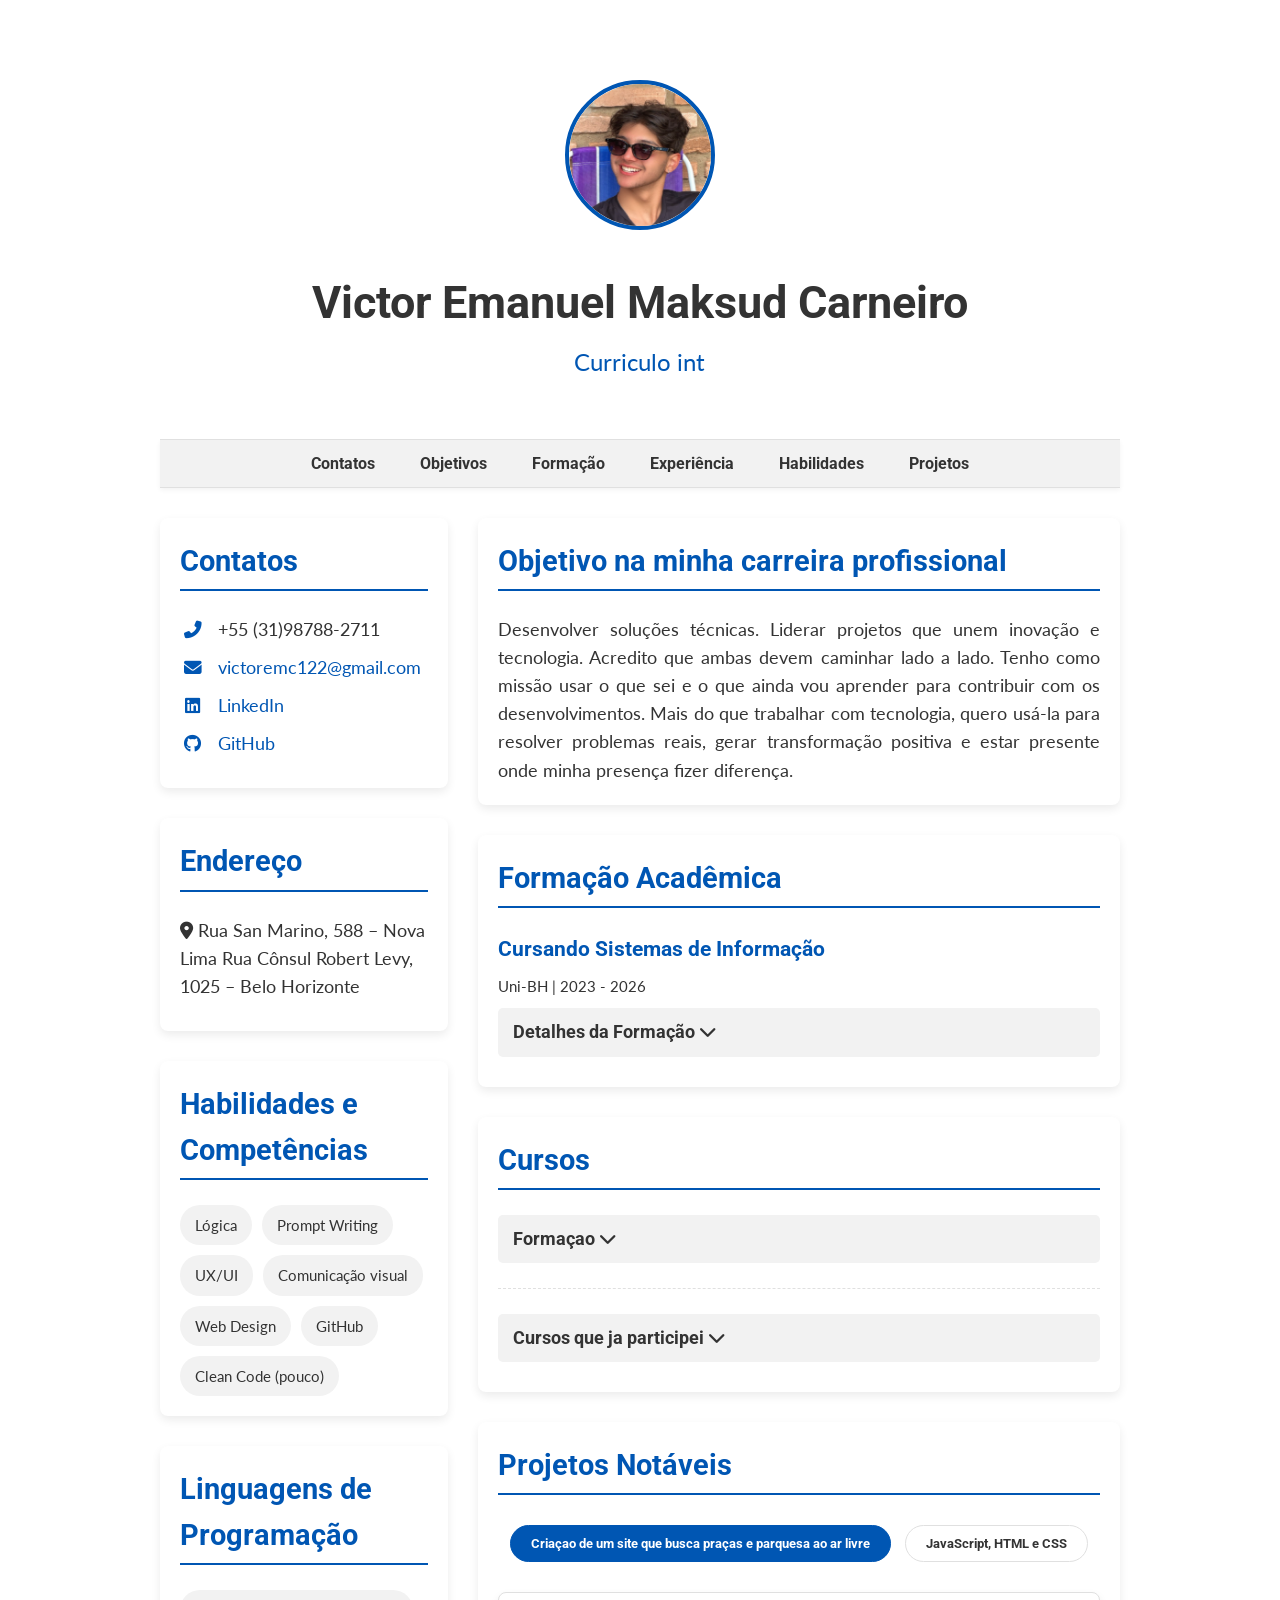
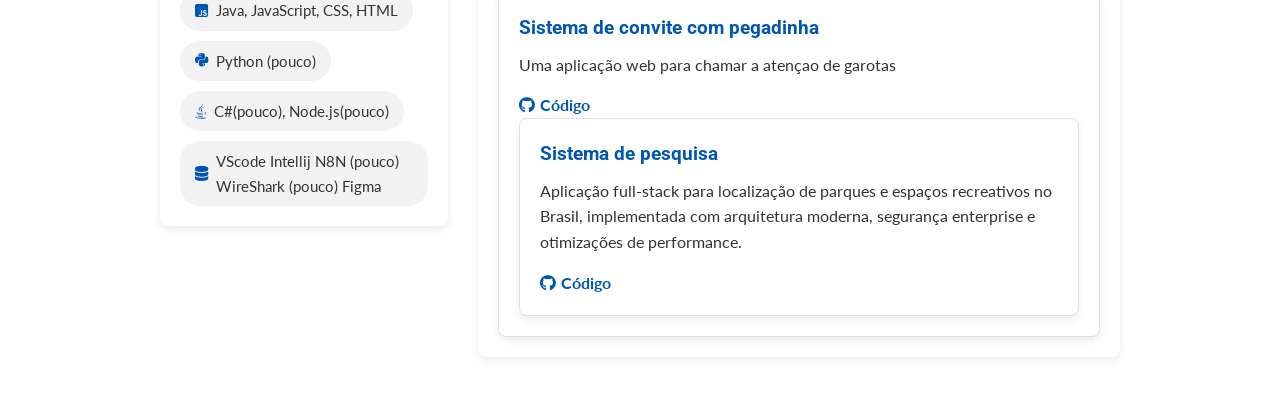
==== index.html @ 54cda537 "Add files via upload" ====
<!DOCTYPE html>
<html lang="pt-br">
<head>
    <meta charset="UTF-8">
    <meta name="viewport" content="width=device-width, initial-scale=1.0">
    <title>Victor Emanuel Maksud Carneiro | Currículo Interativo</title>

    <link rel="preconnect" href="https://fonts.googleapis.com">
    <link rel="preconnect" href="https://fonts.gstatic.com" crossorigin>
    <link href="https://fonts.googleapis.com/css2?family=Lato:wght@400;700&family=Roboto:wght@400;700&display=swap" rel="stylesheet">
    
    <link rel="stylesheet" href="https://cdnjs.cloudflare.com/ajax/libs/font-awesome/6.5.1/css/all.min.css" integrity="sha512-DTOQO9RWCH3ppGqcWaEA1BIZOC6xxalwEsw9c2QQeAIftl+Vegovlnee1c9QX4TctnWMn13TZye+giMm8e2LwA==" crossorigin="anonymous" referrerpolicy="no-referrer" />

    <style>
        /*CSS*/
        :root {
           
            --color-bg-primary: #FFFFFF; /* Fundo branco */
            --color-text-primary: #333333; /* Texto principal cinza escuro */
            --color-accent: #0056b3;     /* Azul profissional para destaque */
            --color-light-gray: #f2f2f2; /* Cinza claro para fundos secundários */
            --color-border: #e0e0e0;     /* Cor de borda */
            --color-shadow: rgba(0, 0, 0, 0.08); /* Sombra suave para cards */
        }

        /* Reset básico */
        * {
            margin: 0;
            padding: 0;
            box-sizing: border-box;
        }

        body {
            font-family: 'Lato', sans-serif; /* Fonte para o corpo do texto */
            font-size: 16px;
            line-height: 1.6;
            color: var(--color-text-primary);
            background-color: var(--color-bg-primary);
            -webkit-font-smoothing: antialiased;
            -moz-osx-font-smoothing: grayscale;
        }

        .container {
            max-width: 1000px;
            margin: 20px auto;
            padding: 0 20px;
        }

        h1, h2, h3 {
            font-family: 'Roboto', sans-serif; /* Fonte para títulos */
            color: var(--color-accent);
            margin-bottom: 15px;
        }

        h2 {
            font-size: 1.8em;
            border-bottom: 2px solid var(--color-accent);
            padding-bottom: 5px;
            margin-bottom: 25px;
        }

        h3 {
            font-size: 1.3em;
            margin-bottom: 8px;
        }

        a {
            color: var(--color-accent);
            text-decoration: none;
            transition: color 0.3s ease;
        }

        a:hover {
            color: #003d82; /* Tonalidade mais escura no hover */
            text-decoration: underline;
        }

        ul {
            list-style: none;
        }

        /*Header e Navegação*/
        .header {
            background-color: var(--color-bg-primary);
            text-align: center;
            padding: 40px 20px;
            border-bottom: 1px solid var(--color-border);
            position: relative;
        }

        .profile-pic {
            width: 150px;
            height: 150px;
            border-radius: 50%;
            object-fit: cover;
            border: 4px solid var(--color-accent);
            margin-bottom: 20px;
        }

        .header h1 {
            font-size: 2.8em;
            margin: 10px 0 5px 0;
            color: var(--color-text-primary); /* Nome em cor principal */
        }

        .typing-effect {
            font-size: 1.5em;
            color: var(--color-accent);
            height: 1.5em; /* Garante que o container não encolha */
            overflow: hidden;
            white-space: nowrap;
            display: inline-block;
            vertical-align: middle;
            border-right: 2px solid transparent; /* Cursor */
            animation: blink-caret .75s step-end infinite;
        }

        /* Animação do cursor de digitação */
        @keyframes blink-caret {
            from, to { border-color: transparent }
            50% { border-color: var(--color-accent); }
        }

        .main-nav {
            background-color: var(--color-light-gray);
            padding: 10px 0;
            text-align: center;
            border-bottom: 1px solid var(--color-border);
            margin-bottom: 30px;
            box-shadow: 0 2px 5px rgba(0,0,0,0.05);
        }

        .main-nav ul {
            display: flex;
            justify-content: center;
            flex-wrap: wrap; /* Permite quebrar linha em mobile */
            gap: 15px;
        }

        .main-nav a {
            font-family: 'Roboto', sans-serif;
            font-weight: bold;
            color: var(--color-text-primary);
            padding: 8px 15px;
            border-radius: 5px;
            transition: background-color 0.3s ease, color 0.3s ease;
        }

        .main-nav a:hover {
            background-color: var(--color-accent);
            color: var(--color-bg-primary);
            text-decoration: none;
        }

        /* 
        Layout Principal  */
        .main-content {
            display: flex;
            flex-direction: column; /* Padrão mobile: coluna única */
            gap: 30px;
        }

        .left-column, .right-column {
            flex: 1; /* Ocupa o espaço disponível em coluna única */
        }

        /* Media Query para Desktop (layout de duas colunas) */
        @media (min-width: 768px) {
            .main-content {
                flex-direction: row; /* Desktop: duas colunas */
            }

            .left-column {
                flex: 1; /* Coluna da esquerda menor */
                max-width: 30%; /* Ex: 30% da largura total */
            }

            .right-column {
                flex: 2; /* Coluna da direita maior */
            }

            .header {
                padding: 60px 20px;
            }
        }

        /* Estilos das Seções e Cards*/
        .section {
            padding: 20px;
            background-color: var(--color-bg-primary);
            border-radius: 8px;
            box-shadow: 0 4px 10px var(--color-shadow);
            margin-bottom: 30px; /* Espaçamento entre as seções */
        }
        
        /* Contato e Endereço */
        #contatos ul, #endereco p {
            font-size: 1.1em;
            margin-bottom: 10px;
        }
        #contatos ul li {
            margin-bottom: 10px;
        }
        #contatos ul li i {
            width: 25px; /* Alinhar ícones */
            text-align: center;
            color: var(--color-accent);
            margin-right: 8px;
        }

        /* Objetivo */
        #objetivos p {
            text-align: justify;
            font-size: 1.1em;
        }

        /* Formação, Cursos/Experiências */
        .item {
            margin-bottom: 25px;
            padding-bottom: 15px;
            border-bottom: 1px dashed var(--color-border);
        }
        .item:last-child {
            border-bottom: none;
            margin-bottom: 0;
            padding-bottom: 0;
        }
        .item-meta {
            color: var(--color-secondary); /* Cinza secundário para meta info */
            font-size: 0.95em;
            margin-bottom: 10px;
            display: block; /* Para garantir nova linha */
        }
        .item ul {
            padding-left: 20px;
            list-style: disc;
        }
        .item ul li {
            margin-bottom: 5px;
        }
        
        /* Seções Retráteis (Collapsible) */
        .collapsible-header {
            cursor: pointer;
            display: flex;
            justify-content: space-between;
            align-items: center;
            background-color: var(--color-light-gray);
            padding: 10px 15px;
            border-radius: 5px;
            margin-bottom: 10px;
            transition: background-color 0.3s ease;
        }
        .collapsible-header:hover {
            background-color: #e9e9e9;
        }
        .collapsible-header h3 {
            margin: 0;
            color: var(--color-text-primary);
            font-size: 1.1em;
        }
        .collapsible-header .icon {
            transition: transform 0.3s ease;
        }
        .collapsible-header.active .icon {
            transform: rotate(180deg);
        }
        .collapsible-content {
            max-height: 0;
            overflow: hidden;
            transition: max-height 0.5s ease-out;
            padding: 0 15px; /* Espaçamento quando aberto */
        }
        .collapsible-content p {
            margin-bottom: 10px;
            text-align: justify;
        }
        .collapsible-content.open {
            max-height: 500px; /* Valor arbitrário grande para mostrar conteúdo */
            padding-top: 15px;
        }

        /* Habilidades e Linguagens */
        .skills-list, .languages-list {
            display: flex;
            flex-wrap: wrap;
            gap: 10px;
        }
        .skills-list li, .languages-list li {
            background-color: var(--color-light-gray);
            padding: 8px 15px;
            border-radius: 20px;
            font-size: 0.95em;
            color: var(--color-text-primary);
            display: inline-flex; /* Para alinhar ícone e texto */
            align-items: center;
        }
        .languages-list li i {
            margin-right: 8px;
            color: var(--color-accent);
        }
        
        /* Projetos Notáveis */
        .project-filters {
            text-align: center;
            margin-bottom: 25px;
        }
        .filter-btn {
            background: none;
            border: 1px solid var(--color-border);
            color: var(--color-text-primary);
            padding: 10px 20px;
            border-radius: 25px;
            margin: 5px;
            cursor: pointer;
            transition: all 0.3s ease;
            font-family: 'Roboto', sans-serif;
            font-weight: bold;
        }
        .filter-btn:hover, .filter-btn.active {
            background-color: var(--color-accent);
            color: var(--color-bg-primary);
            border-color: var(--color-accent);
        }

        .projects-grid {
            display: grid;
            grid-template-columns: repeat(auto-fit, minmax(280px, 1fr)); /* Colunas flexíveis */
            gap: 20px;
        }
        .project-card {
            background-color: var(--color-bg-primary);
            border: 1px solid var(--color-border);
            border-radius: 8px;
            padding: 20px;
            box-shadow: 0 4px 8px var(--color-shadow);
            transition: transform 0.3s ease, box-shadow 0.3s ease;
            display: flex; /* Para esconder/mostrar com mais controle */
            flex-direction: column;
            justify-content: space-between; /* Links no final */
        }
        .project-card:hover {
            transform: translateY(-5px);
            box-shadow: 0 8px 16px var(--color-shadow);
        }
        .project-card h3 {
            margin-top: 0;
            color: var(--color-accent);
            font-size: 1.2em;
        }
        .project-card p {
            margin-bottom: 15px;
            flex-grow: 1; /* Ocupa espaço para alinhar links */
        }
        .project-links a {
            margin-right: 15px;
            font-weight: bold;
            display: inline-flex;
            align-items: center;
        }
        .project-links a i {
            margin-right: 5px;
        }
    </style>
</head>
<body>

    <div class="container">
        
        <header class="header">
            <img src="minhafoto.png" alt="Foto de Perfil" class="profile-pic">
            <h1>Victor Emanuel Maksud Carneiro</h1>
            <p class="typing-effect" data-words='["Curriculo interativo", "Cursando Sistemas de Informação", "Preciso de um estagio"]'></p>
        </header>

        <nav class="main-nav">
            <ul>
                <li><a href="#contatos">Contatos</a></li>
                <li><a href="#objetivos">Objetivos</a></li>
                <li><a href="#formacao">Formação</a></li>
                <li><a href="#experiencia">Experiência</a></li>
                <li><a href="#habilidades">Habilidades</a></li>
                <li><a href="#projetos">Projetos</a></li>
            </ul>
        </nav>

        <main class="main-content">
            
            <aside class="left-column">
                
                <section id="contatos" class="section">
                    <h2>Contatos</h2>
                    <ul>
                        <li><i class="fas fa-phone-alt"></i> +55 (31)98788-2711 </li>
                        <li><i class="fas fa-envelope"></i> <a href="victoremc122@gmail.com">victoremc122@gmail.com</a></li>
                        <li><i class="fab fa-linkedin"></i> <a href="https://www.linkedin.com/in/victor-emanuel-5b0732354/" target="_blank">LinkedIn</a></li>
                        <li><i class="fab fa-github"></i> <a href="https://github.com/vitaodamotorizada123" target="_blank">GitHub</a></li>
                    </ul>
                </section>

                <section id="endereco" class="section">
                    <h2>Endereço</h2>
                    <p><i class="fas fa-map-marker-alt"></i> Rua San Marino, 588 – Nova Lima 
Rua Cônsul Robert Levy, 1025 – Belo Horizonte
</p>
                </section>

                <section id="habilidades" class="section">
                    <h2>Habilidades e Competências</h2>
                    <ul class="skills-list">
                        <li>Lógica</li>
                        <li>Prompt Writing</li>
                        <li>UX/UI</li>
                        <li>Comunicação visual</li>
                        <li>Web Design</li>
                        <li>GitHub</li>
                        <li>Clean Code (pouco)</li>
                    </ul>
                </section>
                
                <section id="linguagens" class="section">
                    <h2>Linguagens de Programação</h2>
                    <ul class="languages-list">
                        <li><i class="fab fa-js-square"></i> Java, JavaScript, CSS, HTML</li>
                        <li><i class="fab fa-python"></i> Python (pouco)</li>
                        <li><i class="fab fa-java"></i> C#(pouco), Node.js(pouco)</li>
                        <li><i class="fas fa-database"></i> VScode Intellij N8N (pouco) WireShark (pouco) Figma</li>
                    </ul>
                </section>

            </aside>

            <div class="right-column">
                
                <section id="objetivos" class="section">
                    <h2>Objetivo na minha carreira profissional</h2>
                    <p>
                        Desenvolver soluções técnicas. Liderar projetos que unem inovação e tecnologia. Acredito que ambas devem caminhar lado a lado. Tenho como missão usar o que sei e o que ainda vou aprender para contribuir com os desenvolvimentos. Mais do que trabalhar com tecnologia, quero usá-la para resolver problemas reais, gerar transformação positiva e estar presente onde minha presença fizer diferença.

                    </p>
                </section>

                <section id="formacao" class="section">
                    <h2>Formação Acadêmica</h2>
                    <div class="item">
                        <h3>Cursando Sistemas de Informação</h3>
                        <span class="item-meta">Uni-BH | 2023 - 2026</span>
                        <div class="collapsible-container">
                            <div class="collapsible-header">
                                <h3>Detalhes da Formação <i class="fas fa-chevron-down icon"></i></h3>
                            </div>
                            <div class="collapsible-content">
                                <p>Foco em estrutura de dados, desenvolvimento web e participação em projetos. Além disso preciso de um estagio.</p>
                            </div>
                        </div>
                    </div>
                </section>

                <section id="experiencia" class="section">
                    <h2>Cursos</h2>
                    
                    <div class="item">
                        <div class="collapsible-container">
                            <div class="collapsible-header">
                                <h3>Formaçao <i class="fas fa-chevron-down icon"></i></h3>
                            </div>
                            <div class="collapsible-content">
                                <span class="item-meta">UNIBH - 2025.2 - Presente</span>
                                <ul>
                                    <li>Colegio Loyola (1-9 ano)</li>
                                    <li>Coleguium internacional (ensino médio completo)</li>
                                    <li>Centro universitário UNIBH (Graduação em Sistemas de Informação - 6o Período).</li>
                                    <li>Desenvolvimento de plataformas na faculdade</li>
                                    <li>Otimização da performance operacional de empresas, 2024.1 na faculdade</li>
                                </ul>
                            </div>
                        </div>
                    </div>


                    <div class="item">
                        <div class="collapsible-container">
                            <div class="collapsible-header">
                                <h3>Cursos que ja participei <i class="fas fa-chevron-down icon"></i></h3>
                            </div>
                            <div class="collapsible-content">
                                <span class="item-meta">cursos</span>
                                <p>-Curso Java (ORACLE)
                                    -Curso Network Tracing (CISCO)
                                    -Protótipo de miniatura de veículo autônomo com utilização de hardware NVIDIA Jetson Nano embarcado (UNIBH)
                                    -Projetos e processos de T.I (UNIBH)
                                    -Governança de T.I (UNIBH)
                                    -Arquiteturas empresariais (UNIBH)
                                    -Inovação, sustentabilidade e competitividade empresarial (UNIBH)
                                    -Modelagem de software (UNIBH)
                                    -Sistemas computacionais e segurança (UNIBH)
                                    -Ambientes computacionais e conectividade (UNIBH)
                                    -(Cultura Inglesa - Nível Intermediário)
                                    -(Curso de inglês com professor particular)</p>
                            </div>
                        </div>
                    </div>

                </section>

                <section id="projetos" class="section">
                    <h2>Projetos Notáveis</h2>
                    
                    <div class="project-filters">
                        <button class="filter-btn active" data-filter="all">Criaçao de um site que busca praças e parquesa ao ar livre</button>
                        <button class="filter-btn" data-filter="javascript">JavaScript, HTML e CSS</button>
                    </div>

                    <div class="projects-grid">
                        <div class="project-card" data-categories="javascript">
                            <h3>Sistema de convite com pegadinha</h3>
                            <p>Uma aplicação web para chamar a atençao de garotas</p>
                            <div class="project-links">
                                <a href="https://github.com/vitaodamotorizada123/convite-de-saida" target="_blank"><i class="fab fa-github"></i> Código</a>
                        </div>

                   <div class="projects-grid">
                        <div class="project-card" data-categories="javascript">
                            <h3>Sistema de pesquisa</h3>
                            <p>Aplicação full-stack para localização de parques e espaços recreativos no Brasil, implementada com arquitetura moderna, segurança enterprise e otimizações de performance. </p>
                            <div class="project-links">
                                <a href="https://github.com/GuestAUser/A3-Sistemas-Distribu-dos-e-Mobile/tree/main" target="_blank"><i class="fab fa-github"></i> Código</a>
                            </div>
                       
                        </div>
                    </div>
                </section>

            </div>

        </main>
    </div>

    <script>
        document.addEventListener('DOMContentLoaded', () => {

            // 
            // 1. Efeito de Digitação (Typing Effect)
            // 
            const typingEffectElement = document.querySelector('.typing-effect');
            const words = JSON.parse(typingEffectElement.dataset.words);
            let wordIndex = 0;
            let charIndex = 0;
            let isDeleting = false;

            function type() {
                const currentWord = words[wordIndex];
                let displayedText = currentWord.substring(0, charIndex);
                typingEffectElement.textContent = displayedText;

                if (!isDeleting && charIndex < currentWord.length) {
                    charIndex++;
                } else if (isDeleting && charIndex > 0) {
                    charIndex--;
                } else if (!isDeleting && charIndex === currentWord.length) {
                    // Pausa no final da palavra antes de apagar
                    isDeleting = true;
                    setTimeout(type, 1500); // Pausa maior
                    return;
                } else if (isDeleting && charIndex === 0) {
                    isDeleting = false;
                    wordIndex = (wordIndex + 1) % words.length;
                    setTimeout(type, 500); // Pausa entre palavras
                    return;
                }

                const typingSpeed = isDeleting ? 70 : 150; // Velocidade de digitação/apagamento
                setTimeout(type, typingSpeed);
            }

            type(); // Inicia o efeito de digitação

            // 
            // 2. Scroll Suave para as Seções
            // 
            document.querySelectorAll('.main-nav a').forEach(anchor => {
                anchor.addEventListener('click', function (e) {
                    e.preventDefault(); // Previne o comportamento padrão do link

                    const targetId = this.getAttribute('href'); // Obtém o ID da seção
                    const targetSection = document.querySelector(targetId); // Seleciona a seção

                    if (targetSection) {
                        // Calcula a posição para rolar, descontando a altura da navegação fixa (se houver)
                        // Ajusta o offset para que a seção não fique colada no topo
                        const offsetTop = targetSection.offsetTop - (document.querySelector('.main-nav')?.offsetHeight || 0) - 20; // 20px de padding extra

                        window.scrollTo({
                            top: offsetTop,
                            behavior: 'smooth' // Rola suavemente
                        });
                    }
                });
            });

            //
            // 3. Seções Retráteis (Collapsible/Accordion)
            //
            document.querySelectorAll('.collapsible-container').forEach(container => {
                const header = container.querySelector('.collapsible-header');
                const content = container.querySelector('.collapsible-content');

                header.addEventListener('click', () => {
                    // Alterna a classe 'active' no header para o ícone
                    header.classList.toggle('active');
                    // Alterna a classe 'open' no content para expandir/recolher
                    content.classList.toggle('open');
                    
                    // Ajusta a altura máxima para animar
                    if (content.classList.contains('open')) {
                        content.style.maxHeight = content.scrollHeight + "px"; // Define a altura exata do conteúdo
                    } else {
                        content.style.maxHeight = "0";
                    }
                });
            });

            
            // 4. Filtro de Habilidades/Projetos
            //    (Aplicado à seção de Projetos Notáveis)
          
            const filterButtons = document.querySelectorAll('.filter-btn');
            const projectCards = document.querySelectorAll('.projects-grid .project-card');

            filterButtons.forEach(button => {
                button.addEventListener('click', () => {
                    // Remove 'active' de todos os botões e adiciona ao clicado
                    filterButtons.forEach(btn => btn.classList.remove('active'));
                    button.classList.add('active');

                    const filter = button.dataset.filter; // Obtém o valor do data-filter

                    projectCards.forEach(card => {
                        const categories = card.dataset.categories ? card.dataset.categories.split(' ') : []; // Pega as categorias do projeto
                        
                        // Lógica de filtro:
                        // Se o filtro for 'all' OU se a lista de categorias do card incluir o filtro, o card é exibido.
                        if (filter === 'all' || categories.includes(filter)) {
                            card.style.display = 'flex'; // Exibe o card como flex
                        } else {
                            card.style.display = 'none'; // Esconde o card
                        }
                    });
                });
            });

        });
    </script>

</body>
</html>
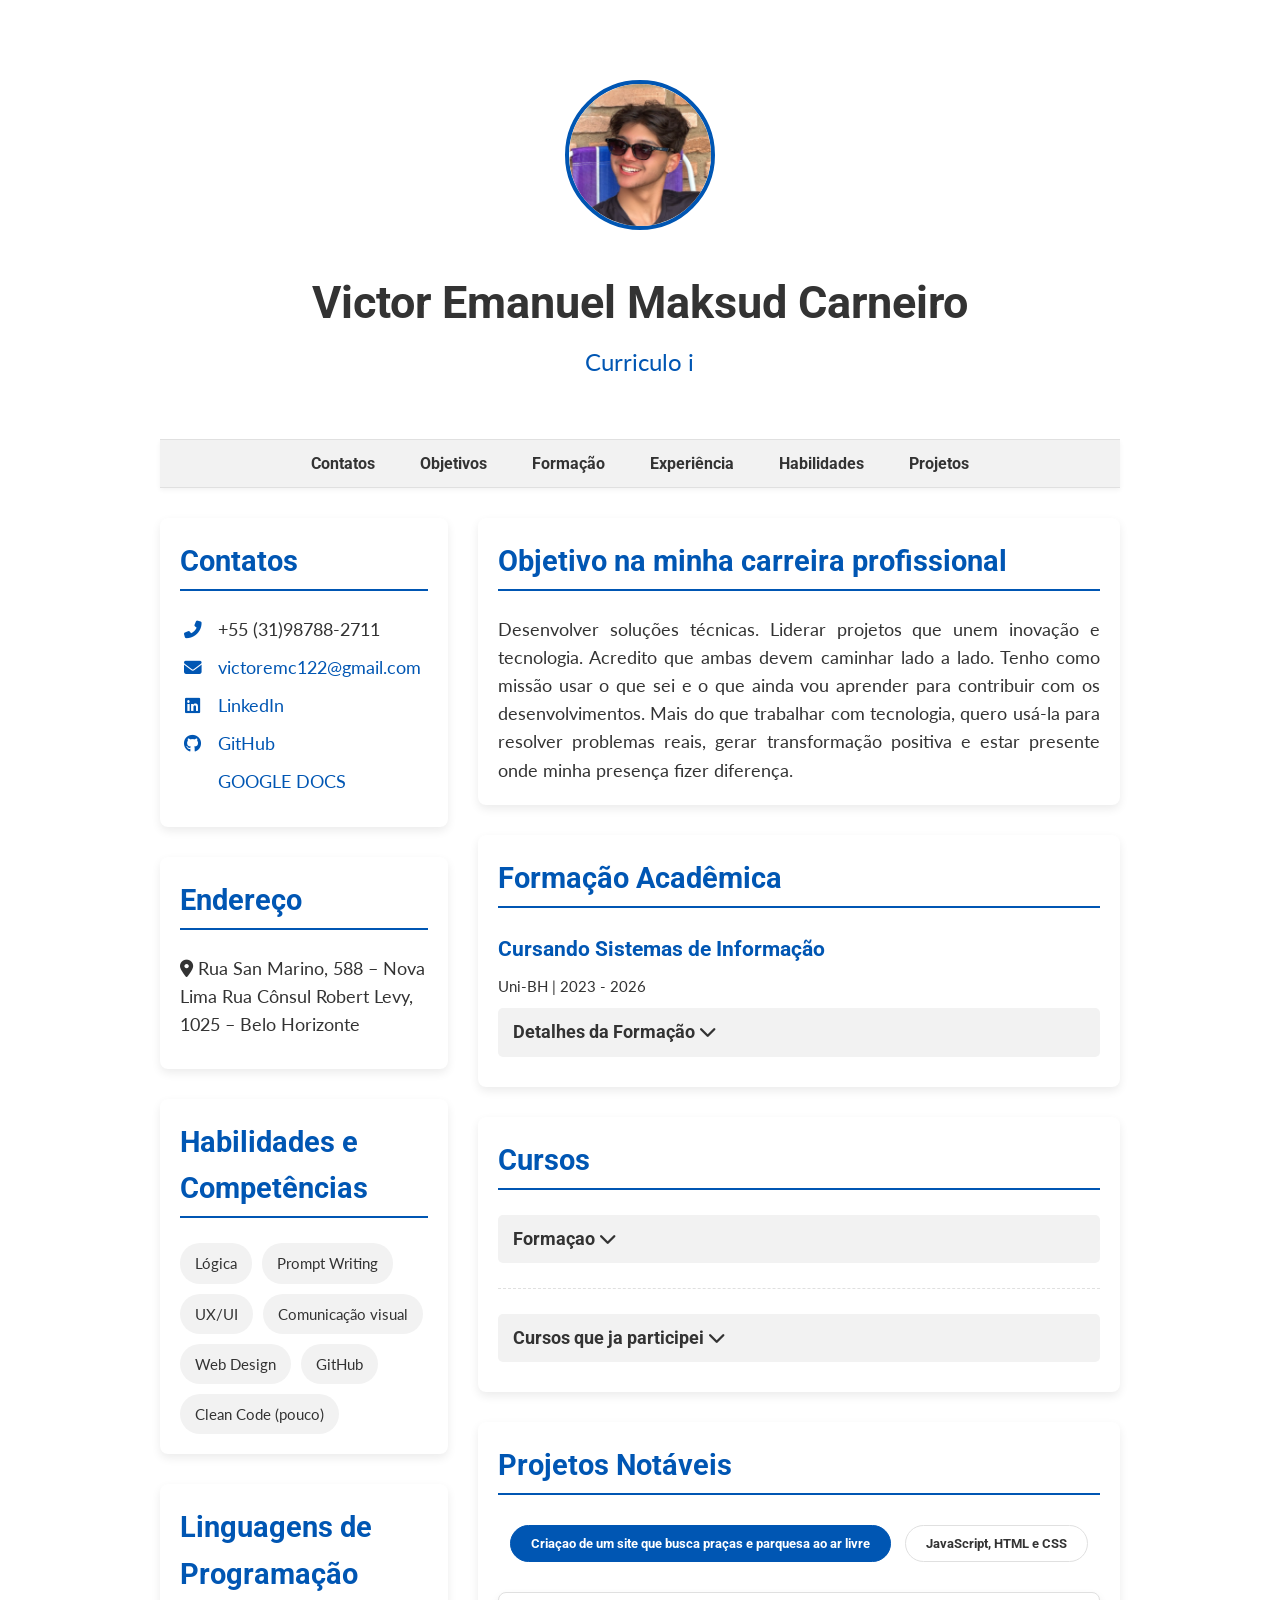
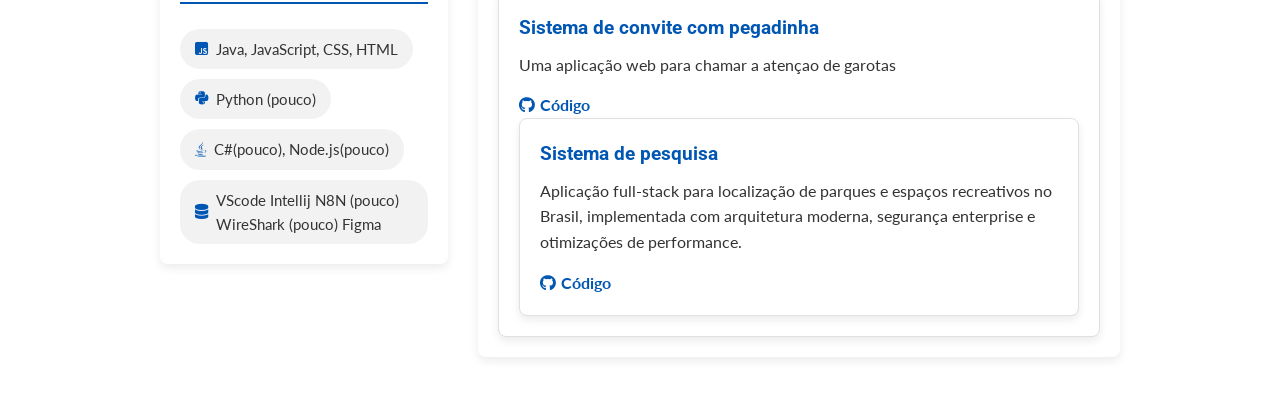
==== commit 736f988b: "Update index.html" ====
--- a/index.html
+++ b/index.html
@@ -392,9 +392,10 @@
                     <h2>Contatos</h2>
                     <ul>
                         <li><i class="fas fa-phone-alt"></i> +55 (31)98788-2711 </li>
-                        <li><i class="fas fa-envelope"></i> <a href="victoremc122@gmail.com">victoremc122@gmail.com</a></li>
+                        <li><i class="fas fa-envelope"></i> <a href="https://www.google.com/">victoremc122@gmail.com</a></li>
                         <li><i class="fab fa-linkedin"></i> <a href="https://www.linkedin.com/in/victor-emanuel-5b0732354/" target="_blank">LinkedIn</a></li>
                         <li><i class="fab fa-github"></i> <a href="https://github.com/vitaodamotorizada123" target="_blank">GitHub</a></li>
+                        <li><i class="fab fa-PDF curriculo"></i> <a href="https://docs.google.com/document/d/10J6e7aUYYi1P6J25_pssKPJoAhC-hEeb/edit?usp=sharing&ouid=106378299997025591332&rtpof=true&sd=true" target="_blank">GOOGLE DOCS</a></li>
                     </ul>
                 </section>
 
@@ -653,4 +654,5 @@
     </script>
 
 </body>
-</html>+
+</html>
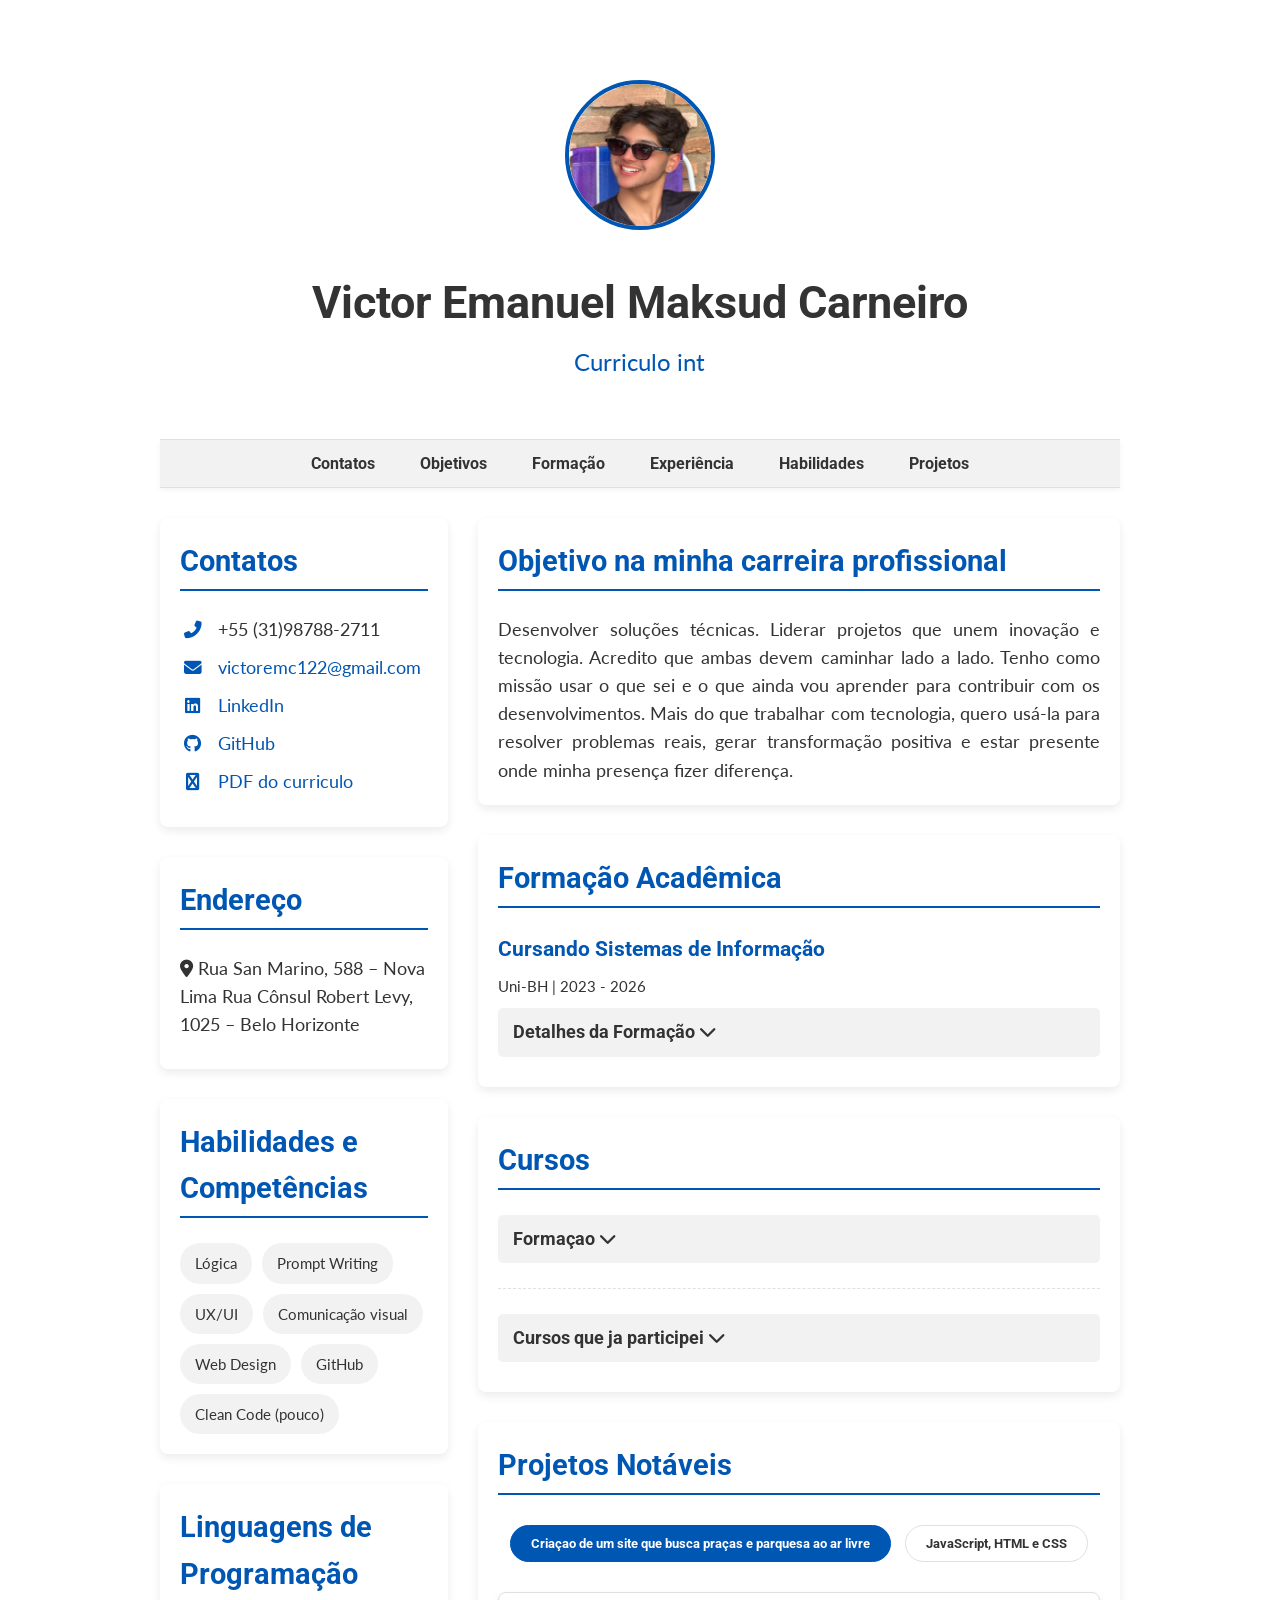
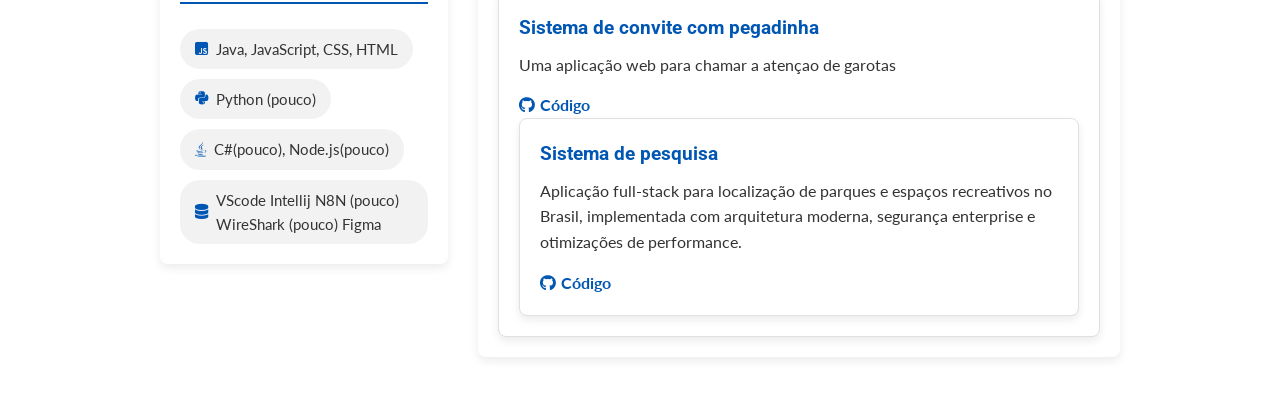
==== commit 78cfde8e: "Add files via upload" ====
--- a/index.html
+++ b/index.html
@@ -395,7 +395,7 @@
                         <li><i class="fas fa-envelope"></i> <a href="https://www.google.com/">victoremc122@gmail.com</a></li>
                         <li><i class="fab fa-linkedin"></i> <a href="https://www.linkedin.com/in/victor-emanuel-5b0732354/" target="_blank">LinkedIn</a></li>
                         <li><i class="fab fa-github"></i> <a href="https://github.com/vitaodamotorizada123" target="_blank">GitHub</a></li>
-                        <li><i class="fab fa-PDF curriculo"></i> <a href="https://docs.google.com/document/d/10J6e7aUYYi1P6J25_pssKPJoAhC-hEeb/edit?usp=sharing&ouid=106378299997025591332&rtpof=true&sd=true" target="_blank">GOOGLE DOCS</a></li>
+                        <li><i class="fab fa-envelope"></i> <a href="https://docs.google.com/document/d/10J6e7aUYYi1P6J25_pssKPJoAhC-hEeb/edit?usp=sharing&ouid=106378299997025591332&rtpof=true&sd=true" target="_blank">PDF do curriculo</a></li>
                     </ul>
                 </section>
 
@@ -654,5 +654,4 @@
     </script>
 
 </body>
-
-</html>
+</html>
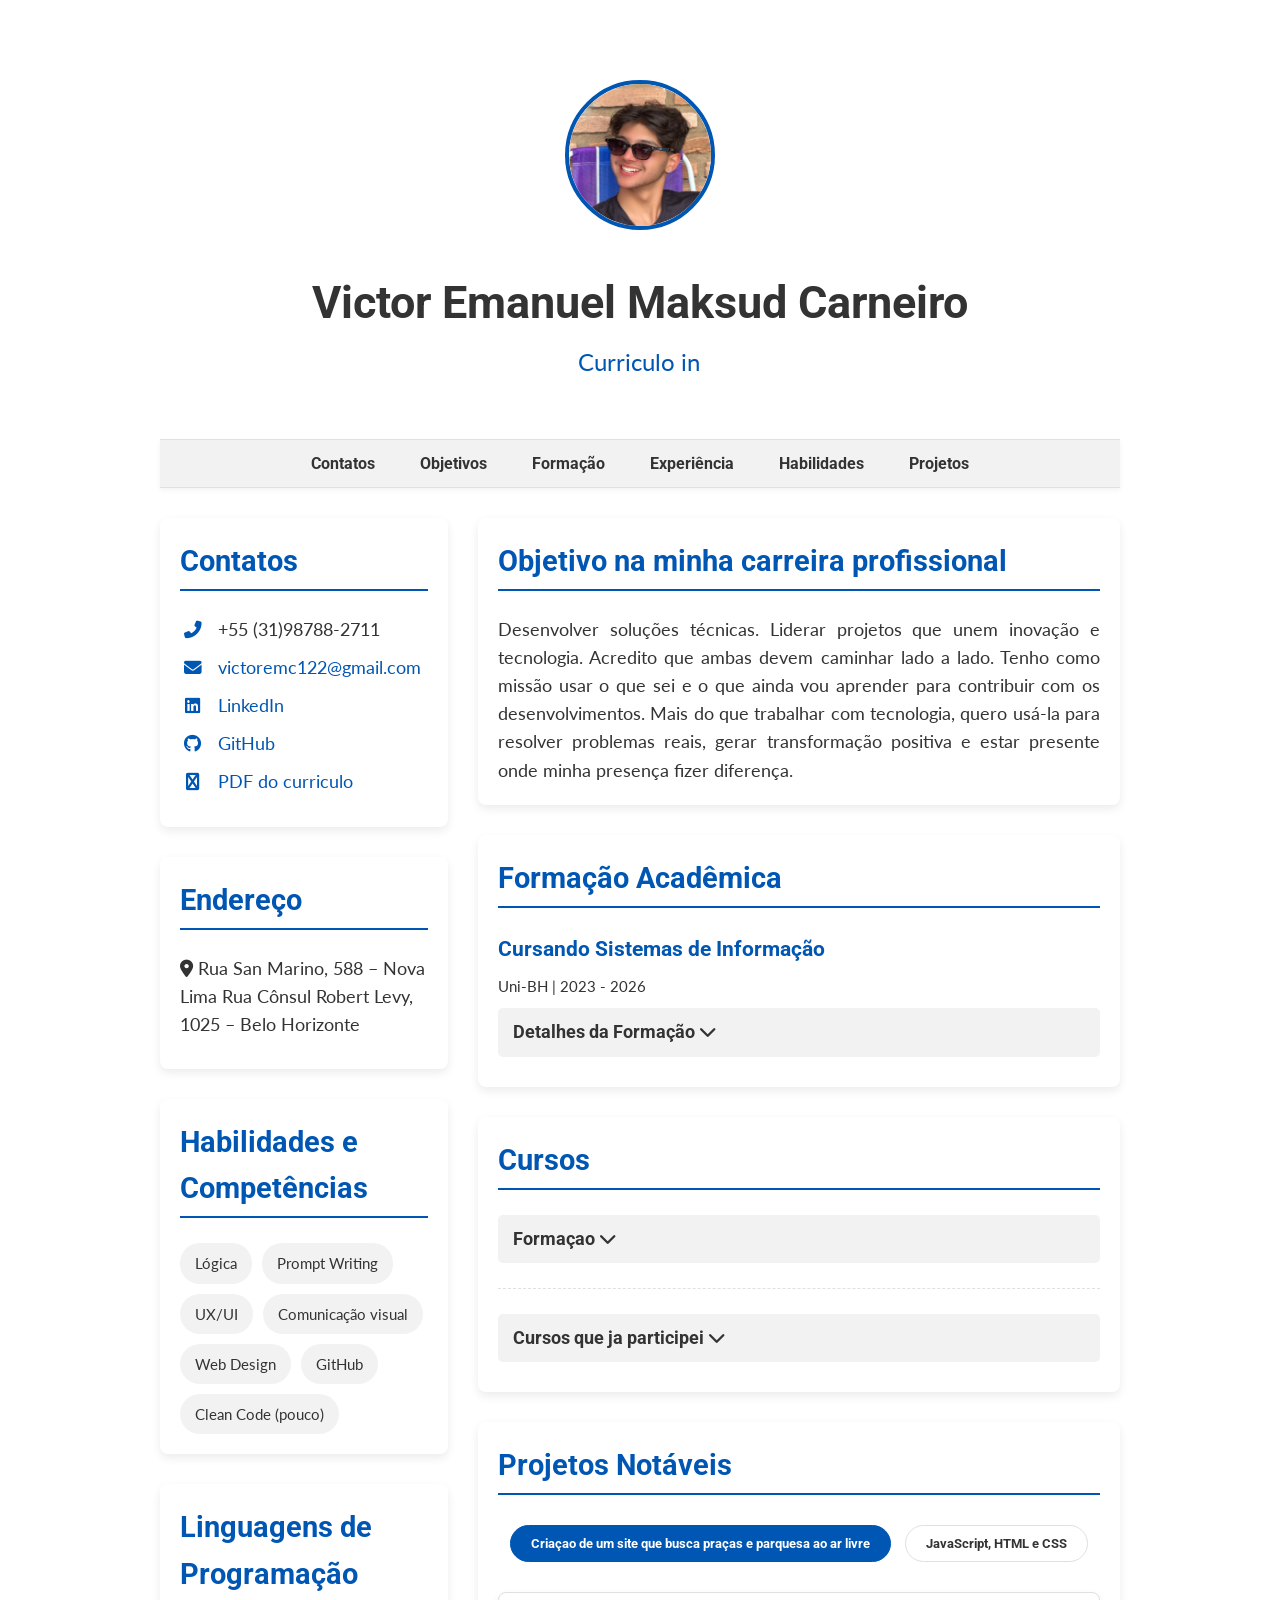
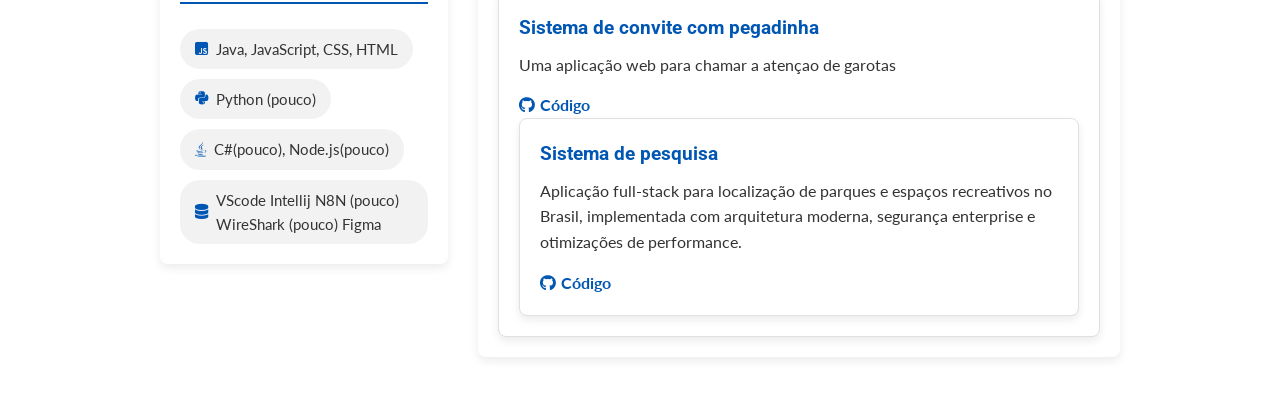
==== commit 7b455012: "Update index.html" ====
--- a/index.html
+++ b/index.html
@@ -451,7 +451,8 @@
                                 <h3>Detalhes da Formação <i class="fas fa-chevron-down icon"></i></h3>
                             </div>
                             <div class="collapsible-content">
-                                <p>Foco em estrutura de dados, desenvolvimento web e participação em projetos. Além disso preciso de um estagio.</p>
+                                <p>Início do curso Sistemas de Informação 2023.1 (data de ingresso 01/01/2023) (Carga Horária Total
+                                    3140 horas) - Finalizaçao do curso prevista para (2026.2) (12/2026) Município Belo Horizonte UF - MG </p>
                             </div>
                         </div>
                     </div>
@@ -654,4 +655,4 @@
     </script>
 
 </body>
-</html>+</html>
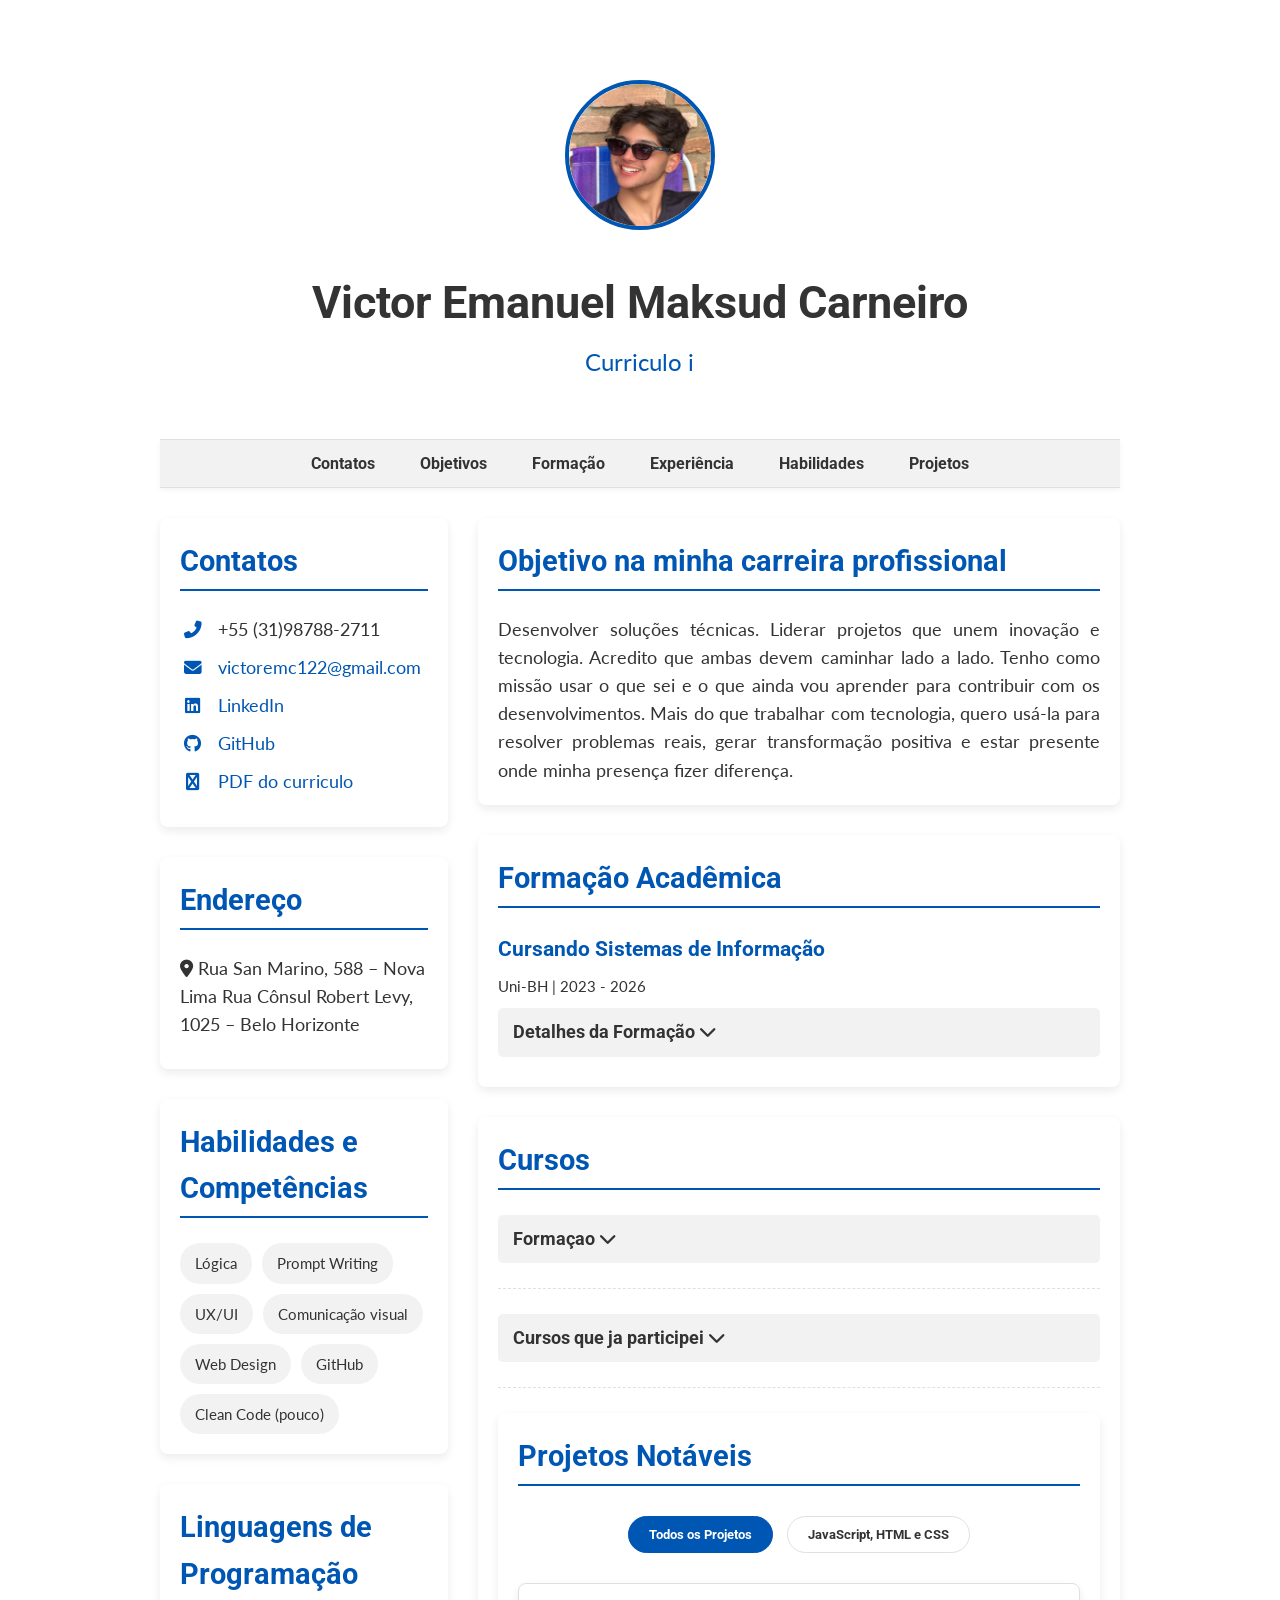
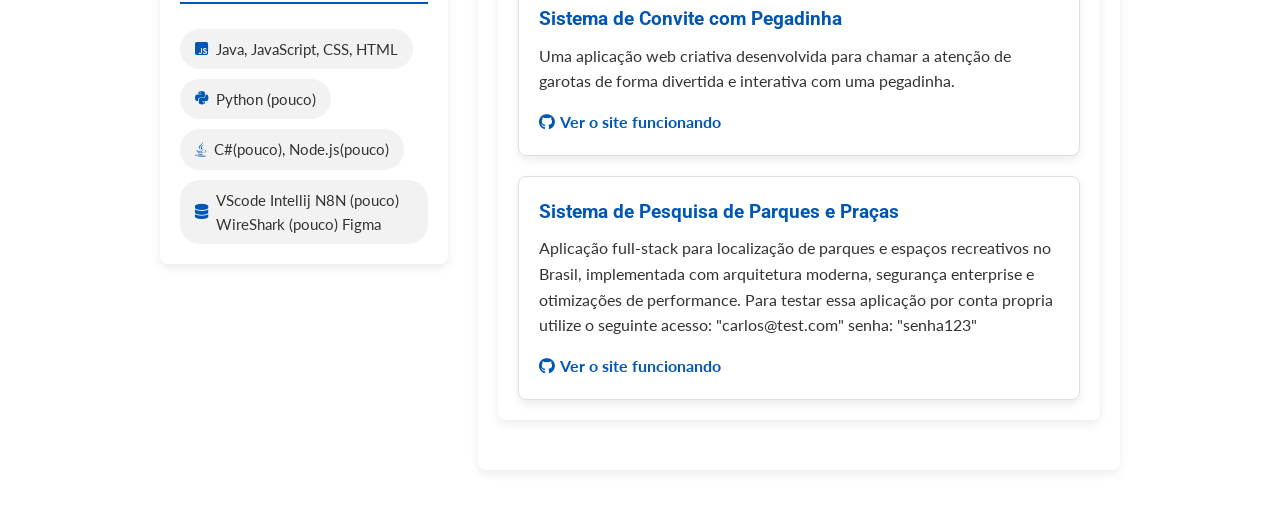
==== commit 26ead540: "Update index.html" ====
--- a/index.html
+++ b/index.html
@@ -503,33 +503,48 @@
                         </div>
                     </div>
 
-                </section>
-
-                <section id="projetos" class="section">
-                    <h2>Projetos Notáveis</h2>
-                    
-                    <div class="project-filters">
-                        <button class="filter-btn active" data-filter="all">Criaçao de um site que busca praças e parquesa ao ar livre</button>
-                        <button class="filter-btn" data-filter="javascript">JavaScript, HTML e CSS</button>
-                    </div>
-
-                    <div class="projects-grid">
-                        <div class="project-card" data-categories="javascript">
-                            <h3>Sistema de convite com pegadinha</h3>
-                            <p>Uma aplicação web para chamar a atençao de garotas</p>
-                            <div class="project-links">
-                                <a href="https://github.com/vitaodamotorizada123/convite-de-saida" target="_blank"><i class="fab fa-github"></i> Código</a>
-                        </div>
-
-                   <div class="projects-grid">
-                        <div class="project-card" data-categories="javascript">
-                            <h3>Sistema de pesquisa</h3>
-                            <p>Aplicação full-stack para localização de parques e espaços recreativos no Brasil, implementada com arquitetura moderna, segurança enterprise e otimizações de performance. </p>
-                            <div class="project-links">
-                                <a href="https://github.com/GuestAUser/A3-Sistemas-Distribu-dos-e-Mobile/tree/main" target="_blank"><i class="fab fa-github"></i> Código</a>
-                            </div>
-                       
-                        </div>
+<!-- Seção de Projetos Notáveis -->
+<section id="projetos" class="section">
+    <h2>Projetos Notáveis</h2>
+
+    <!-- Filtros de projeto -->
+    <div class="project-filters">
+        <button class="filter-btn active" data-filter="all">
+            Todos os Projetos
+        </button>
+        <button class="filter-btn" data-filter="javascript">
+            JavaScript, HTML e CSS
+        </button>
+    </div>
+
+    <!-- Grid de Projetos -->
+    <div class="projects-grid">
+
+        <!-- Projeto 1 -->
+        <div class="project-card" data-categories="javascript">
+            <h3>Sistema de Convite com Pegadinha</h3>
+            <p>Uma aplicação web criativa desenvolvida para chamar a atenção de garotas de forma divertida e interativa com uma pegadinha.</p>
+            <div class="project-links">
+                <a href="https://convite-de-saida-com-pegadinha.onrender.com" target="_blank" aria-label="Ver o site funcionando">
+                    <i class="fab fa-github"></i> Ver o site funcionando
+                </a>
+            </div>
+        </div>
+
+        <!-- Projeto 2 -->
+        <div class="project-card" data-categories="javascript">
+            <h3>Sistema de Pesquisa de Parques e Praças</h3>
+            <p>Aplicação full-stack para localização de parques e espaços recreativos no Brasil, implementada com arquitetura moderna, segurança enterprise e otimizações de performance. Para testar essa aplicação por conta propria utilize o seguinte acesso: "carlos@test.com" senha: "senha123"</p>
+            <div class="project-links">
+                <a href="https://fitness-local-project.onrender.com/" target="_blank" aria-label="Ver o site funcionando">
+                    <i class="fab fa-github"></i> Ver o site funcionando
+                </a>
+            </div>
+        </div>
+
+    </div> <!-- /projects-grid -->
+</section>
+
                     </div>
                 </section>
 
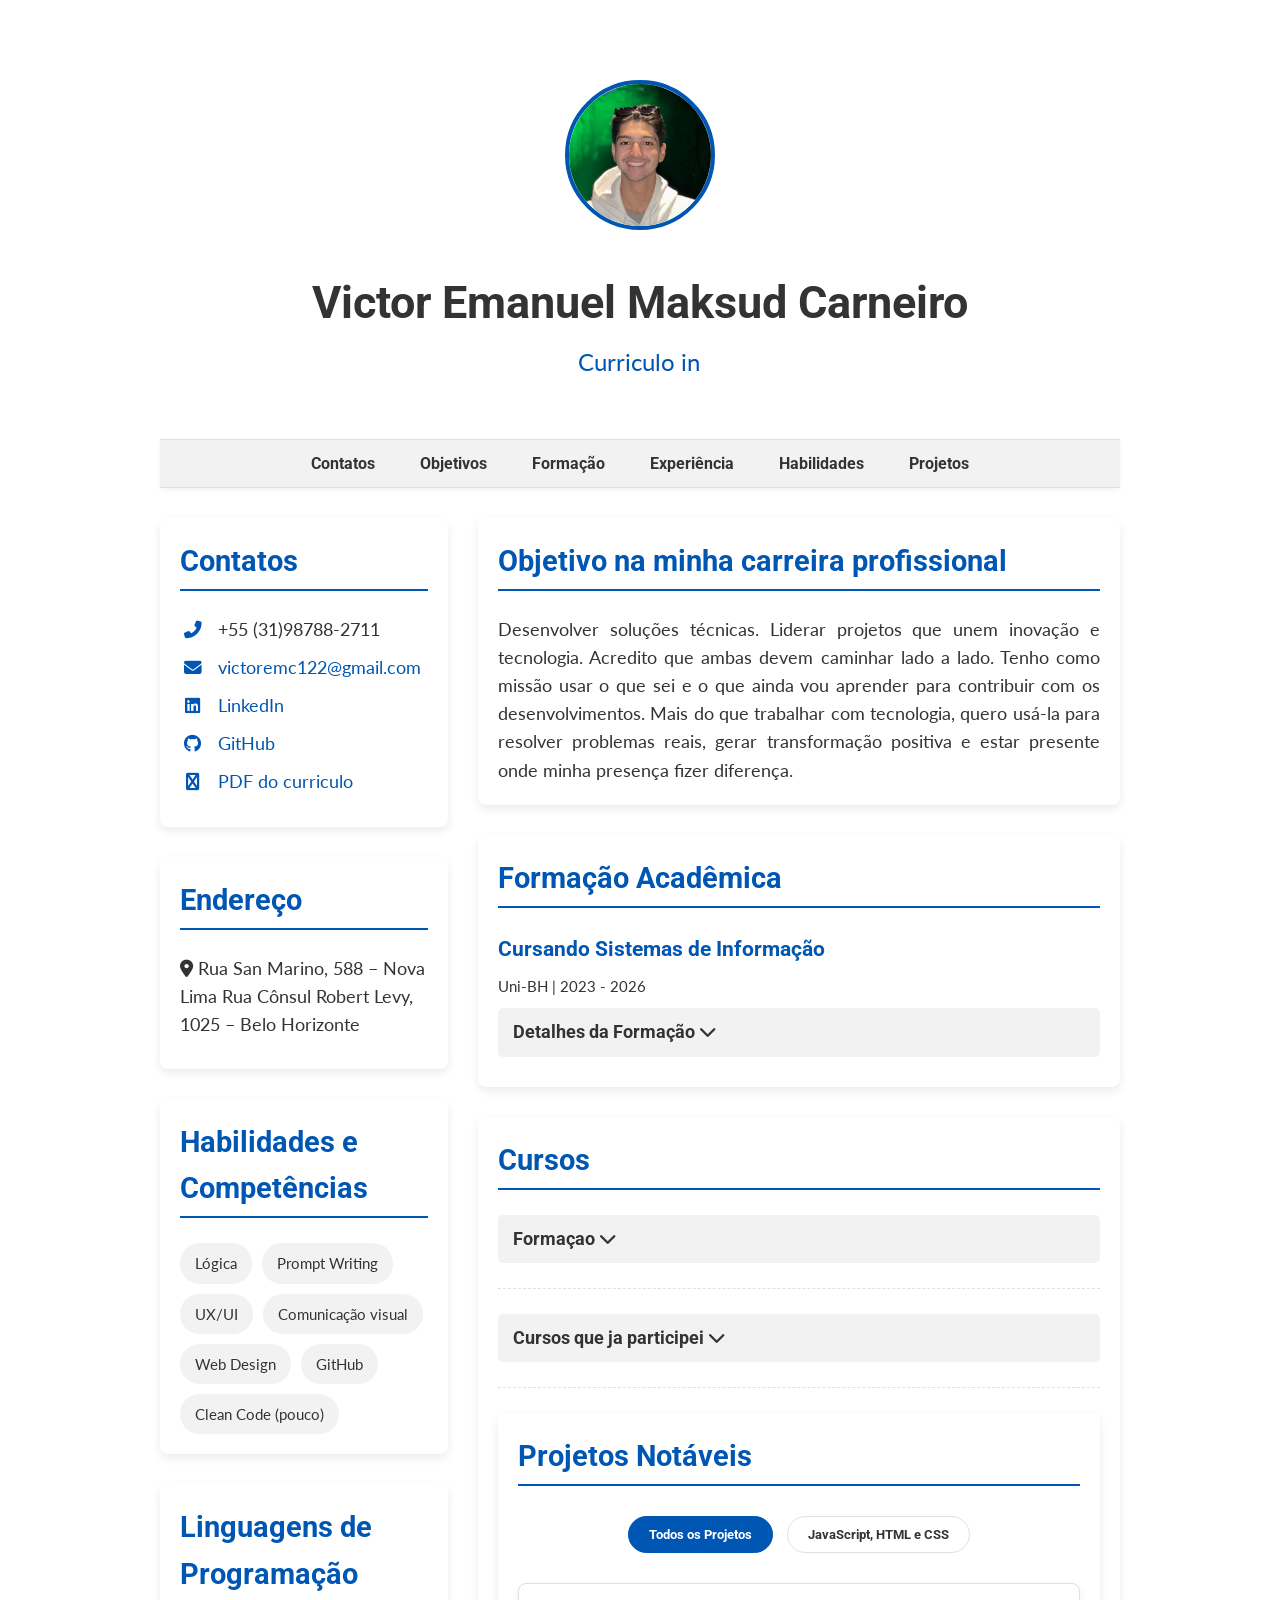
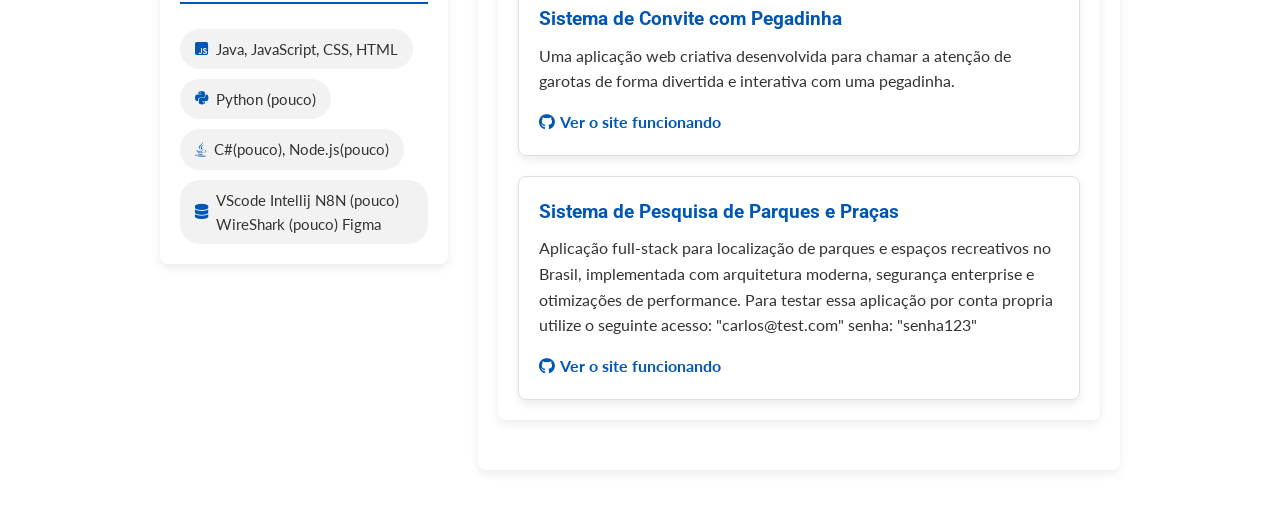
==== commit 25b56c52: "Update index.html" ====
--- a/index.html
+++ b/index.html
@@ -4,7 +4,7 @@
     <meta charset="UTF-8">
     <meta name="viewport" content="width=device-width, initial-scale=1.0">
     <title>Victor Emanuel Maksud Carneiro | Currículo Interativo</title>
-
+    <link rel="icon" type="image/jpeg" href="minhafoto.jpg">
     <link rel="preconnect" href="https://fonts.googleapis.com">
     <link rel="preconnect" href="https://fonts.gstatic.com" crossorigin>
     <link href="https://fonts.googleapis.com/css2?family=Lato:wght@400;700&family=Roboto:wght@400;700&display=swap" rel="stylesheet">
@@ -368,7 +368,7 @@
     <div class="container">
         
         <header class="header">
-            <img src="minhafoto.png" alt="Foto de Perfil" class="profile-pic">
+            <img src="minhafoto.jpg" alt="Foto de Perfil" class="profile-pic">
             <h1>Victor Emanuel Maksud Carneiro</h1>
             <p class="typing-effect" data-words='["Curriculo interativo", "Cursando Sistemas de Informação", "Preciso de um estagio"]'></p>
         </header>
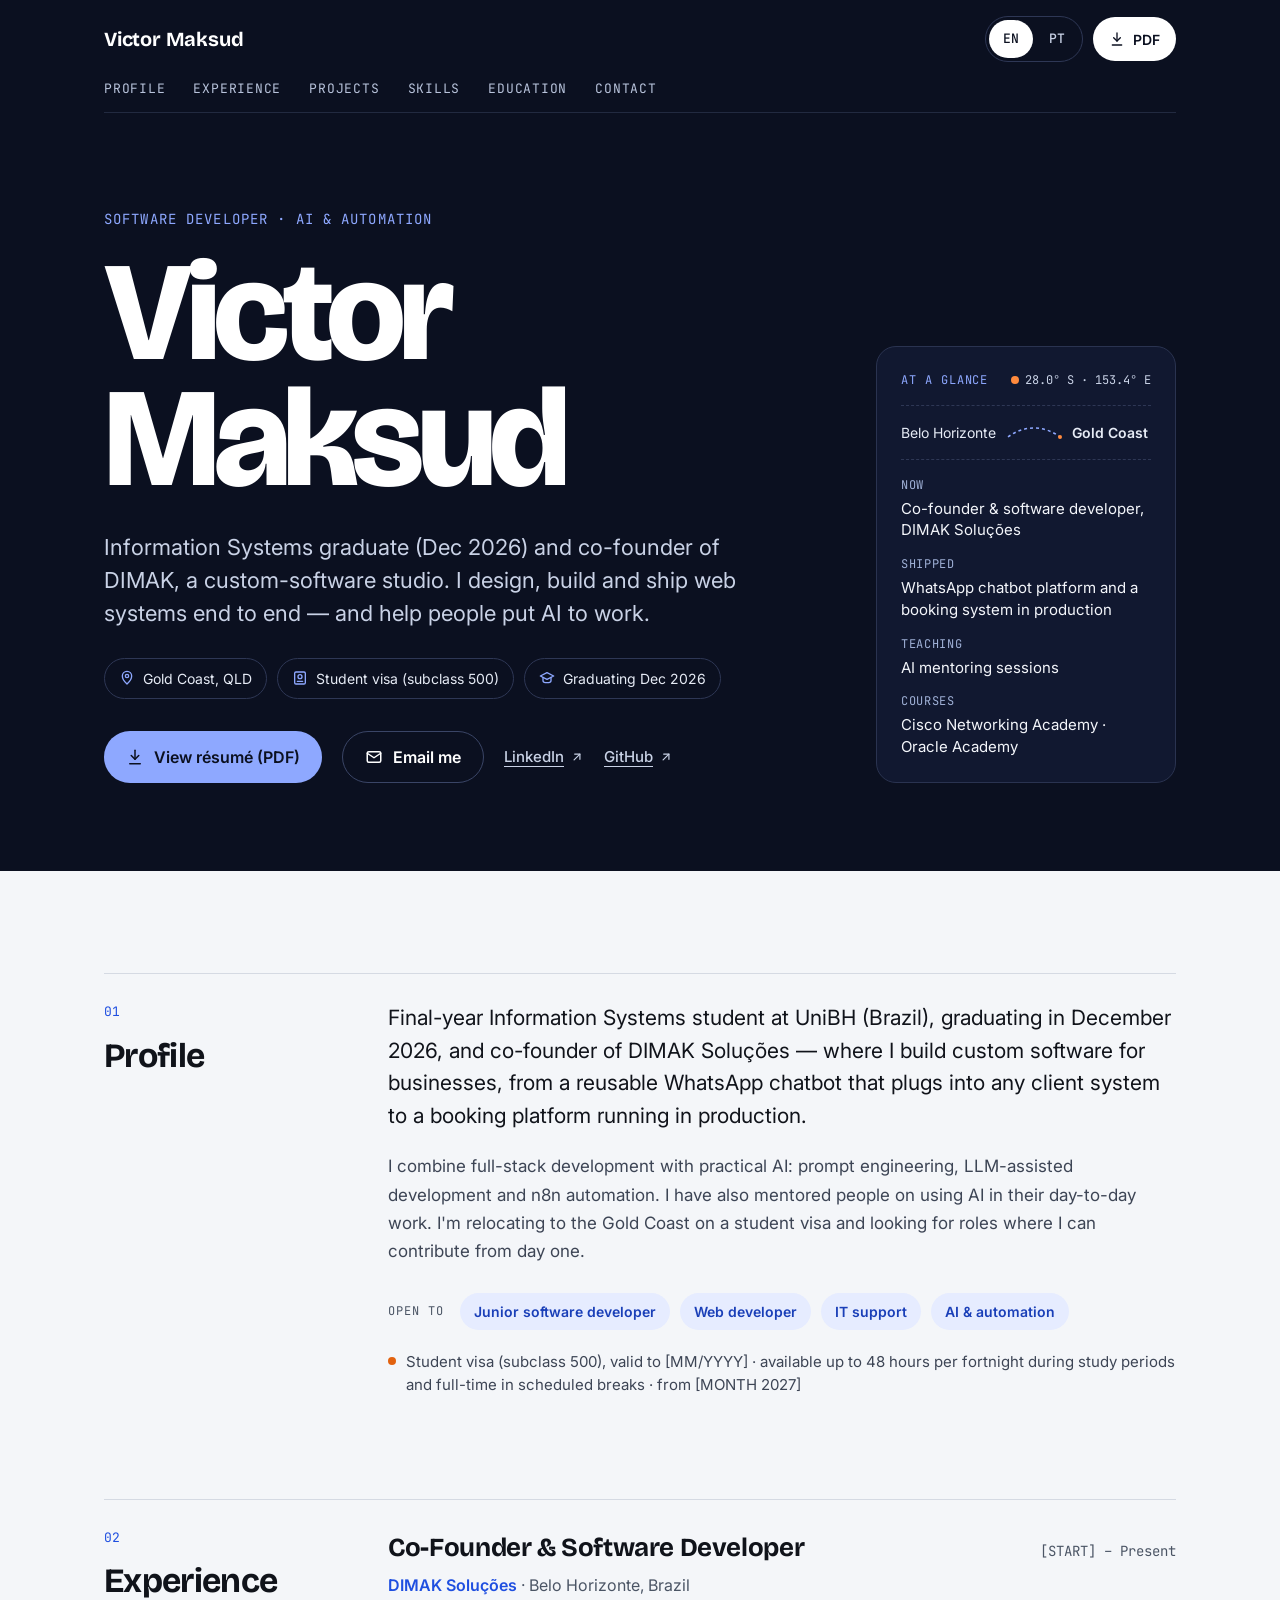
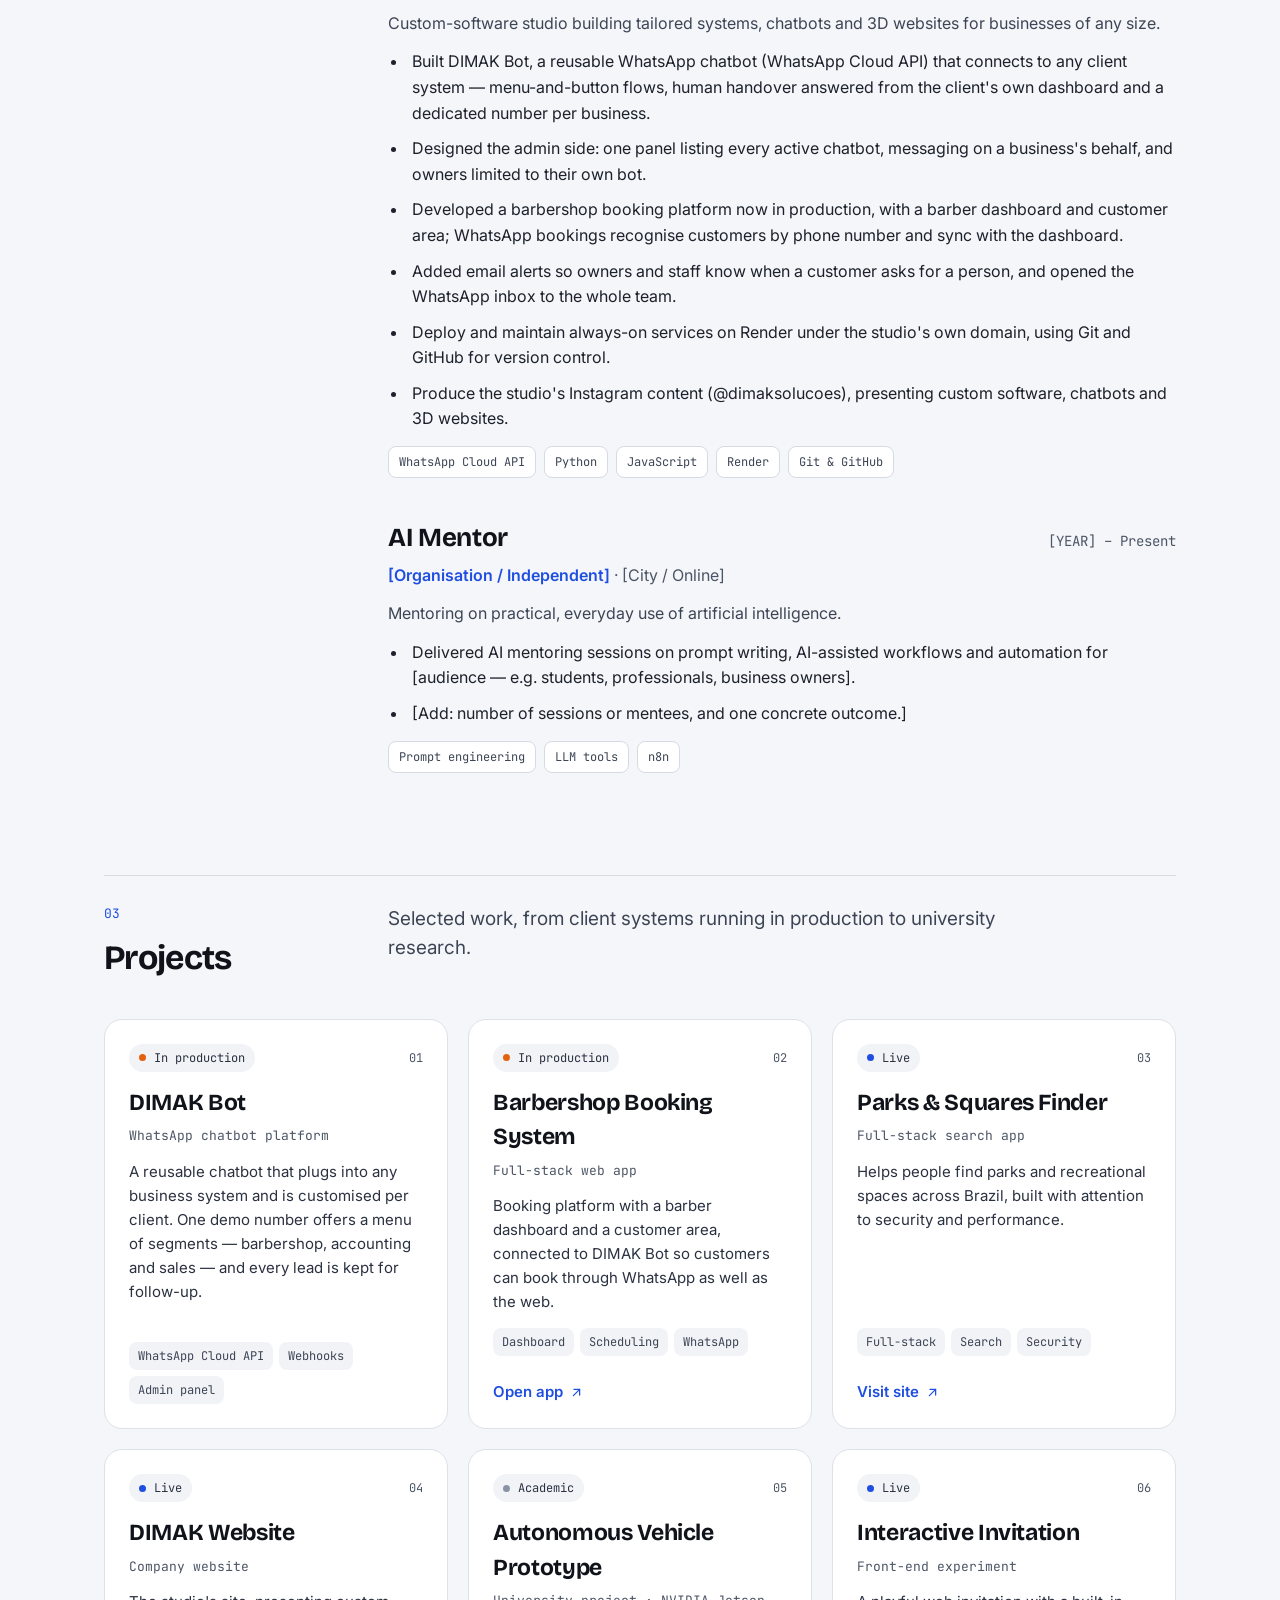
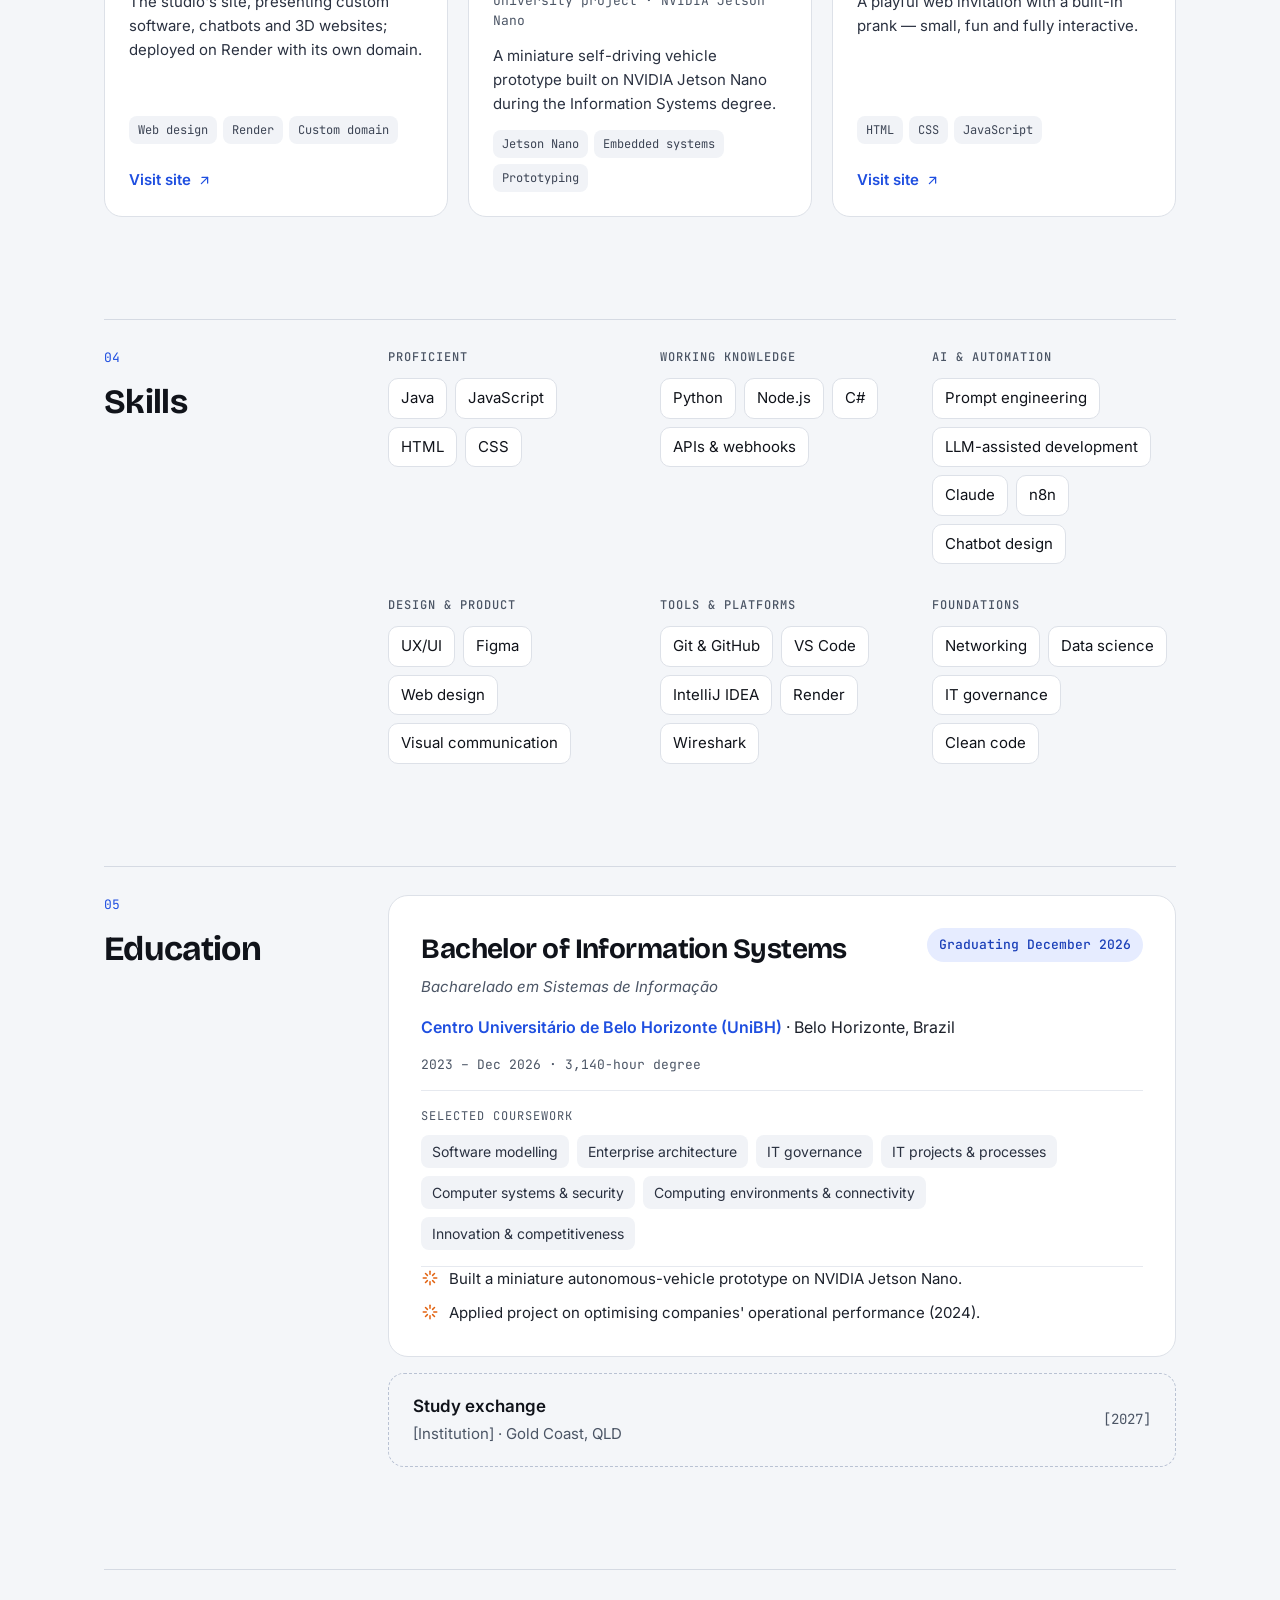
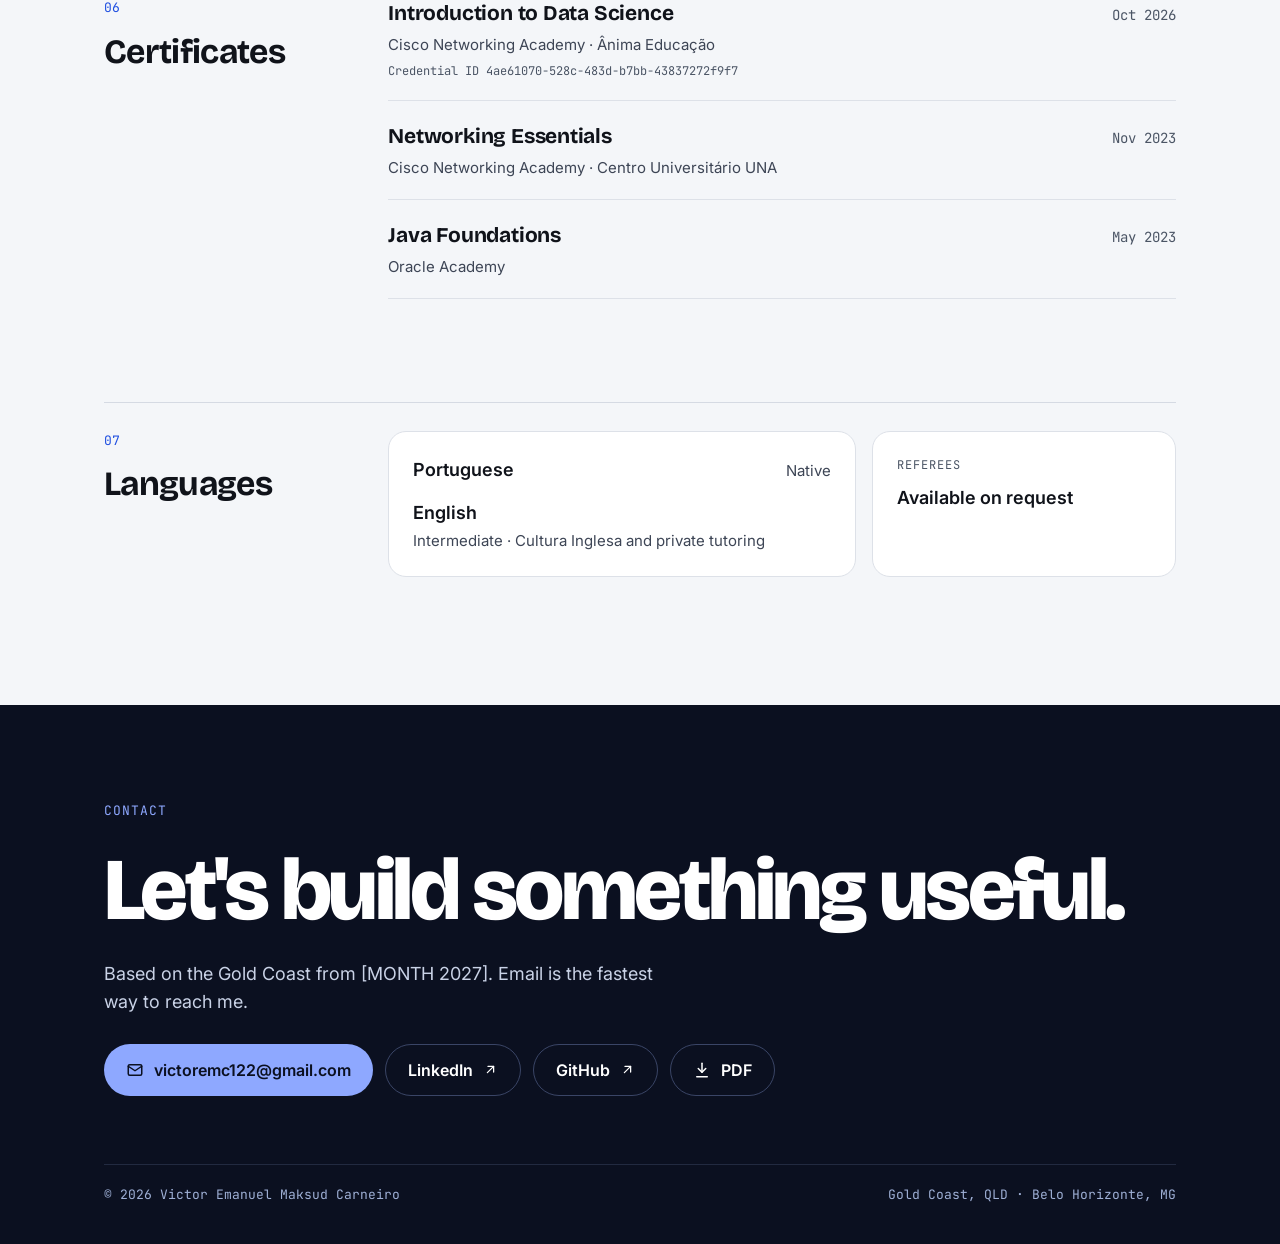
==== commit 29b91650: "Novo currículo no padrão australiano (site EN/PT + PDF A4) - Site novo em inglês (raiz) e português " ====
--- a/index.html
+++ b/index.html
@@ -1,673 +1,210 @@
-<!DOCTYPE html>
-<html lang="pt-br">
-<head>
-    <meta charset="UTF-8">
-    <meta name="viewport" content="width=device-width, initial-scale=1.0">
-    <title>Victor Emanuel Maksud Carneiro | Currículo Interativo</title>
-    <link rel="icon" type="image/jpeg" href="minhafoto.jpg">
-    <link rel="preconnect" href="https://fonts.googleapis.com">
-    <link rel="preconnect" href="https://fonts.gstatic.com" crossorigin>
-    <link href="https://fonts.googleapis.com/css2?family=Lato:wght@400;700&family=Roboto:wght@400;700&display=swap" rel="stylesheet">
-    
-    <link rel="stylesheet" href="https://cdnjs.cloudflare.com/ajax/libs/font-awesome/6.5.1/css/all.min.css" integrity="sha512-DTOQO9RWCH3ppGqcWaEA1BIZOC6xxalwEsw9c2QQeAIftl+Vegovlnee1c9QX4TctnWMn13TZye+giMm8e2LwA==" crossorigin="anonymous" referrerpolicy="no-referrer" />
-
-    <style>
-        /*CSS*/
-        :root {
-           
-            --color-bg-primary: #FFFFFF; /* Fundo branco */
-            --color-text-primary: #333333; /* Texto principal cinza escuro */
-            --color-accent: #0056b3;     /* Azul profissional para destaque */
-            --color-light-gray: #f2f2f2; /* Cinza claro para fundos secundários */
-            --color-border: #e0e0e0;     /* Cor de borda */
-            --color-shadow: rgba(0, 0, 0, 0.08); /* Sombra suave para cards */
-        }
-
-        /* Reset básico */
-        * {
-            margin: 0;
-            padding: 0;
-            box-sizing: border-box;
-        }
-
-        body {
-            font-family: 'Lato', sans-serif; /* Fonte para o corpo do texto */
-            font-size: 16px;
-            line-height: 1.6;
-            color: var(--color-text-primary);
-            background-color: var(--color-bg-primary);
-            -webkit-font-smoothing: antialiased;
-            -moz-osx-font-smoothing: grayscale;
-        }
-
-        .container {
-            max-width: 1000px;
-            margin: 20px auto;
-            padding: 0 20px;
-        }
-
-        h1, h2, h3 {
-            font-family: 'Roboto', sans-serif; /* Fonte para títulos */
-            color: var(--color-accent);
-            margin-bottom: 15px;
-        }
-
-        h2 {
-            font-size: 1.8em;
-            border-bottom: 2px solid var(--color-accent);
-            padding-bottom: 5px;
-            margin-bottom: 25px;
-        }
-
-        h3 {
-            font-size: 1.3em;
-            margin-bottom: 8px;
-        }
-
-        a {
-            color: var(--color-accent);
-            text-decoration: none;
-            transition: color 0.3s ease;
-        }
-
-        a:hover {
-            color: #003d82; /* Tonalidade mais escura no hover */
-            text-decoration: underline;
-        }
-
-        ul {
-            list-style: none;
-        }
-
-        /*Header e Navegação*/
-        .header {
-            background-color: var(--color-bg-primary);
-            text-align: center;
-            padding: 40px 20px;
-            border-bottom: 1px solid var(--color-border);
-            position: relative;
-        }
-
-        .profile-pic {
-            width: 150px;
-            height: 150px;
-            border-radius: 50%;
-            object-fit: cover;
-            border: 4px solid var(--color-accent);
-            margin-bottom: 20px;
-        }
-
-        .header h1 {
-            font-size: 2.8em;
-            margin: 10px 0 5px 0;
-            color: var(--color-text-primary); /* Nome em cor principal */
-        }
-
-        .typing-effect {
-            font-size: 1.5em;
-            color: var(--color-accent);
-            height: 1.5em; /* Garante que o container não encolha */
-            overflow: hidden;
-            white-space: nowrap;
-            display: inline-block;
-            vertical-align: middle;
-            border-right: 2px solid transparent; /* Cursor */
-            animation: blink-caret .75s step-end infinite;
-        }
-
-        /* Animação do cursor de digitação */
-        @keyframes blink-caret {
-            from, to { border-color: transparent }
-            50% { border-color: var(--color-accent); }
-        }
-
-        .main-nav {
-            background-color: var(--color-light-gray);
-            padding: 10px 0;
-            text-align: center;
-            border-bottom: 1px solid var(--color-border);
-            margin-bottom: 30px;
-            box-shadow: 0 2px 5px rgba(0,0,0,0.05);
-        }
-
-        .main-nav ul {
-            display: flex;
-            justify-content: center;
-            flex-wrap: wrap; /* Permite quebrar linha em mobile */
-            gap: 15px;
-        }
-
-        .main-nav a {
-            font-family: 'Roboto', sans-serif;
-            font-weight: bold;
-            color: var(--color-text-primary);
-            padding: 8px 15px;
-            border-radius: 5px;
-            transition: background-color 0.3s ease, color 0.3s ease;
-        }
-
-        .main-nav a:hover {
-            background-color: var(--color-accent);
-            color: var(--color-bg-primary);
-            text-decoration: none;
-        }
-
-        /* 
-        Layout Principal  */
-        .main-content {
-            display: flex;
-            flex-direction: column; /* Padrão mobile: coluna única */
-            gap: 30px;
-        }
-
-        .left-column, .right-column {
-            flex: 1; /* Ocupa o espaço disponível em coluna única */
-        }
-
-        /* Media Query para Desktop (layout de duas colunas) */
-        @media (min-width: 768px) {
-            .main-content {
-                flex-direction: row; /* Desktop: duas colunas */
-            }
-
-            .left-column {
-                flex: 1; /* Coluna da esquerda menor */
-                max-width: 30%; /* Ex: 30% da largura total */
-            }
-
-            .right-column {
-                flex: 2; /* Coluna da direita maior */
-            }
-
-            .header {
-                padding: 60px 20px;
-            }
-        }
-
-        /* Estilos das Seções e Cards*/
-        .section {
-            padding: 20px;
-            background-color: var(--color-bg-primary);
-            border-radius: 8px;
-            box-shadow: 0 4px 10px var(--color-shadow);
-            margin-bottom: 30px; /* Espaçamento entre as seções */
-        }
-        
-        /* Contato e Endereço */
-        #contatos ul, #endereco p {
-            font-size: 1.1em;
-            margin-bottom: 10px;
-        }
-        #contatos ul li {
-            margin-bottom: 10px;
-        }
-        #contatos ul li i {
-            width: 25px; /* Alinhar ícones */
-            text-align: center;
-            color: var(--color-accent);
-            margin-right: 8px;
-        }
-
-        /* Objetivo */
-        #objetivos p {
-            text-align: justify;
-            font-size: 1.1em;
-        }
-
-        /* Formação, Cursos/Experiências */
-        .item {
-            margin-bottom: 25px;
-            padding-bottom: 15px;
-            border-bottom: 1px dashed var(--color-border);
-        }
-        .item:last-child {
-            border-bottom: none;
-            margin-bottom: 0;
-            padding-bottom: 0;
-        }
-        .item-meta {
-            color: var(--color-secondary); /* Cinza secundário para meta info */
-            font-size: 0.95em;
-            margin-bottom: 10px;
-            display: block; /* Para garantir nova linha */
-        }
-        .item ul {
-            padding-left: 20px;
-            list-style: disc;
-        }
-        .item ul li {
-            margin-bottom: 5px;
-        }
-        
-        /* Seções Retráteis (Collapsible) */
-        .collapsible-header {
-            cursor: pointer;
-            display: flex;
-            justify-content: space-between;
-            align-items: center;
-            background-color: var(--color-light-gray);
-            padding: 10px 15px;
-            border-radius: 5px;
-            margin-bottom: 10px;
-            transition: background-color 0.3s ease;
-        }
-        .collapsible-header:hover {
-            background-color: #e9e9e9;
-        }
-        .collapsible-header h3 {
-            margin: 0;
-            color: var(--color-text-primary);
-            font-size: 1.1em;
-        }
-        .collapsible-header .icon {
-            transition: transform 0.3s ease;
-        }
-        .collapsible-header.active .icon {
-            transform: rotate(180deg);
-        }
-        .collapsible-content {
-            max-height: 0;
-            overflow: hidden;
-            transition: max-height 0.5s ease-out;
-            padding: 0 15px; /* Espaçamento quando aberto */
-        }
-        .collapsible-content p {
-            margin-bottom: 10px;
-            text-align: justify;
-        }
-        .collapsible-content.open {
-            max-height: 500px; /* Valor arbitrário grande para mostrar conteúdo */
-            padding-top: 15px;
-        }
-
-        /* Habilidades e Linguagens */
-        .skills-list, .languages-list {
-            display: flex;
-            flex-wrap: wrap;
-            gap: 10px;
-        }
-        .skills-list li, .languages-list li {
-            background-color: var(--color-light-gray);
-            padding: 8px 15px;
-            border-radius: 20px;
-            font-size: 0.95em;
-            color: var(--color-text-primary);
-            display: inline-flex; /* Para alinhar ícone e texto */
-            align-items: center;
-        }
-        .languages-list li i {
-            margin-right: 8px;
-            color: var(--color-accent);
-        }
-        
-        /* Projetos Notáveis */
-        .project-filters {
-            text-align: center;
-            margin-bottom: 25px;
-        }
-        .filter-btn {
-            background: none;
-            border: 1px solid var(--color-border);
-            color: var(--color-text-primary);
-            padding: 10px 20px;
-            border-radius: 25px;
-            margin: 5px;
-            cursor: pointer;
-            transition: all 0.3s ease;
-            font-family: 'Roboto', sans-serif;
-            font-weight: bold;
-        }
-        .filter-btn:hover, .filter-btn.active {
-            background-color: var(--color-accent);
-            color: var(--color-bg-primary);
-            border-color: var(--color-accent);
-        }
-
-        .projects-grid {
-            display: grid;
-            grid-template-columns: repeat(auto-fit, minmax(280px, 1fr)); /* Colunas flexíveis */
-            gap: 20px;
-        }
-        .project-card {
-            background-color: var(--color-bg-primary);
-            border: 1px solid var(--color-border);
-            border-radius: 8px;
-            padding: 20px;
-            box-shadow: 0 4px 8px var(--color-shadow);
-            transition: transform 0.3s ease, box-shadow 0.3s ease;
-            display: flex; /* Para esconder/mostrar com mais controle */
-            flex-direction: column;
-            justify-content: space-between; /* Links no final */
-        }
-        .project-card:hover {
-            transform: translateY(-5px);
-            box-shadow: 0 8px 16px var(--color-shadow);
-        }
-        .project-card h3 {
-            margin-top: 0;
-            color: var(--color-accent);
-            font-size: 1.2em;
-        }
-        .project-card p {
-            margin-bottom: 15px;
-            flex-grow: 1; /* Ocupa espaço para alinhar links */
-        }
-        .project-links a {
-            margin-right: 15px;
-            font-weight: bold;
-            display: inline-flex;
-            align-items: center;
-        }
-        .project-links a i {
-            margin-right: 5px;
-        }
-    </style>
-</head>
-<body>
-
-    <div class="container">
-        
-        <header class="header">
-            <img src="minhafoto.jpg" alt="Foto de Perfil" class="profile-pic">
-            <h1>Victor Emanuel Maksud Carneiro</h1>
-            <p class="typing-effect" data-words='["Curriculo interativo", "Cursando Sistemas de Informação", "Preciso de um estagio"]'></p>
-        </header>
-
-        <nav class="main-nav">
-            <ul>
-                <li><a href="#contatos">Contatos</a></li>
-                <li><a href="#objetivos">Objetivos</a></li>
-                <li><a href="#formacao">Formação</a></li>
-                <li><a href="#experiencia">Experiência</a></li>
-                <li><a href="#habilidades">Habilidades</a></li>
-                <li><a href="#projetos">Projetos</a></li>
-            </ul>
-        </nav>
-
-        <main class="main-content">
-            
-            <aside class="left-column">
-                
-                <section id="contatos" class="section">
-                    <h2>Contatos</h2>
-                    <ul>
-                        <li><i class="fas fa-phone-alt"></i> +55 (31)98788-2711 </li>
-                        <li><i class="fas fa-envelope"></i> <a href="https://www.google.com/">victoremc122@gmail.com</a></li>
-                        <li><i class="fab fa-linkedin"></i> <a href="https://www.linkedin.com/in/victor-emanuel-5b0732354/" target="_blank">LinkedIn</a></li>
-                        <li><i class="fab fa-github"></i> <a href="https://github.com/vitaodamotorizada123" target="_blank">GitHub</a></li>
-                        <li><i class="fab fa-envelope"></i> <a href="https://docs.google.com/document/d/10J6e7aUYYi1P6J25_pssKPJoAhC-hEeb/edit?usp=sharing&ouid=106378299997025591332&rtpof=true&sd=true" target="_blank">PDF do curriculo</a></li>
-                    </ul>
-                </section>
-
-                <section id="endereco" class="section">
-                    <h2>Endereço</h2>
-                    <p><i class="fas fa-map-marker-alt"></i> Rua San Marino, 588 – Nova Lima 
-Rua Cônsul Robert Levy, 1025 – Belo Horizonte
-</p>
-                </section>
-
-                <section id="habilidades" class="section">
-                    <h2>Habilidades e Competências</h2>
-                    <ul class="skills-list">
-                        <li>Lógica</li>
-                        <li>Prompt Writing</li>
-                        <li>UX/UI</li>
-                        <li>Comunicação visual</li>
-                        <li>Web Design</li>
-                        <li>GitHub</li>
-                        <li>Clean Code (pouco)</li>
-                    </ul>
-                </section>
-                
-                <section id="linguagens" class="section">
-                    <h2>Linguagens de Programação</h2>
-                    <ul class="languages-list">
-                        <li><i class="fab fa-js-square"></i> Java, JavaScript, CSS, HTML</li>
-                        <li><i class="fab fa-python"></i> Python (pouco)</li>
-                        <li><i class="fab fa-java"></i> C#(pouco), Node.js(pouco)</li>
-                        <li><i class="fas fa-database"></i> VScode Intellij N8N (pouco) WireShark (pouco) Figma</li>
-                    </ul>
-                </section>
-
-            </aside>
-
-            <div class="right-column">
-                
-                <section id="objetivos" class="section">
-                    <h2>Objetivo na minha carreira profissional</h2>
-                    <p>
-                        Desenvolver soluções técnicas. Liderar projetos que unem inovação e tecnologia. Acredito que ambas devem caminhar lado a lado. Tenho como missão usar o que sei e o que ainda vou aprender para contribuir com os desenvolvimentos. Mais do que trabalhar com tecnologia, quero usá-la para resolver problemas reais, gerar transformação positiva e estar presente onde minha presença fizer diferença.
-
-                    </p>
-                </section>
-
-                <section id="formacao" class="section">
-                    <h2>Formação Acadêmica</h2>
-                    <div class="item">
-                        <h3>Cursando Sistemas de Informação</h3>
-                        <span class="item-meta">Uni-BH | 2023 - 2026</span>
-                        <div class="collapsible-container">
-                            <div class="collapsible-header">
-                                <h3>Detalhes da Formação <i class="fas fa-chevron-down icon"></i></h3>
-                            </div>
-                            <div class="collapsible-content">
-                                <p>Início do curso Sistemas de Informação 2023.1 (data de ingresso 01/01/2023) (Carga Horária Total
-                                    3140 horas) - Finalizaçao do curso prevista para (2026.2) (12/2026) Município Belo Horizonte UF - MG </p>
-                            </div>
-                        </div>
-                    </div>
-                </section>
-
-                <section id="experiencia" class="section">
-                    <h2>Cursos</h2>
-                    
-                    <div class="item">
-                        <div class="collapsible-container">
-                            <div class="collapsible-header">
-                                <h3>Formaçao <i class="fas fa-chevron-down icon"></i></h3>
-                            </div>
-                            <div class="collapsible-content">
-                                <span class="item-meta">UNIBH - 2025.2 - Presente</span>
-                                <ul>
-                                    <li>Colegio Loyola (1-9 ano)</li>
-                                    <li>Coleguium internacional (ensino médio completo)</li>
-                                    <li>Centro universitário UNIBH (Graduação em Sistemas de Informação - 6o Período).</li>
-                                    <li>Desenvolvimento de plataformas na faculdade</li>
-                                    <li>Otimização da performance operacional de empresas, 2024.1 na faculdade</li>
-                                </ul>
-                            </div>
-                        </div>
-                    </div>
-
-
-                    <div class="item">
-                        <div class="collapsible-container">
-                            <div class="collapsible-header">
-                                <h3>Cursos que ja participei <i class="fas fa-chevron-down icon"></i></h3>
-                            </div>
-                            <div class="collapsible-content">
-                                <span class="item-meta">cursos</span>
-                                <p>-Curso Java (ORACLE)
-                                    -Curso Network Tracing (CISCO)
-                                    -Protótipo de miniatura de veículo autônomo com utilização de hardware NVIDIA Jetson Nano embarcado (UNIBH)
-                                    -Projetos e processos de T.I (UNIBH)
-                                    -Governança de T.I (UNIBH)
-                                    -Arquiteturas empresariais (UNIBH)
-                                    -Inovação, sustentabilidade e competitividade empresarial (UNIBH)
-                                    -Modelagem de software (UNIBH)
-                                    -Sistemas computacionais e segurança (UNIBH)
-                                    -Ambientes computacionais e conectividade (UNIBH)
-                                    -(Cultura Inglesa - Nível Intermediário)
-                                    -(Curso de inglês com professor particular)</p>
-                            </div>
-                        </div>
-                    </div>
-
-<!-- Seção de Projetos Notáveis -->
-<section id="projetos" class="section">
-    <h2>Projetos Notáveis</h2>
-
-    <!-- Filtros de projeto -->
-    <div class="project-filters">
-        <button class="filter-btn active" data-filter="all">
-            Todos os Projetos
-        </button>
-        <button class="filter-btn" data-filter="javascript">
-            JavaScript, HTML e CSS
-        </button>
-    </div>
-
-    <!-- Grid de Projetos -->
-    <div class="projects-grid">
-
-        <!-- Projeto 1 -->
-        <div class="project-card" data-categories="javascript">
-            <h3>Sistema de Convite com Pegadinha</h3>
-            <p>Uma aplicação web criativa desenvolvida para chamar a atenção de garotas de forma divertida e interativa com uma pegadinha.</p>
-            <div class="project-links">
-                <a href="https://convite-de-saida-com-pegadinha.onrender.com" target="_blank" aria-label="Ver o site funcionando">
-                    <i class="fab fa-github"></i> Ver o site funcionando
-                </a>
-            </div>
-        </div>
-
-        <!-- Projeto 2 -->
-        <div class="project-card" data-categories="javascript">
-            <h3>Sistema de Pesquisa de Parques e Praças</h3>
-            <p>Aplicação full-stack para localização de parques e espaços recreativos no Brasil, implementada com arquitetura moderna, segurança enterprise e otimizações de performance. Para testar essa aplicação por conta propria utilize o seguinte acesso: "carlos@test.com" senha: "senha123"</p>
-            <div class="project-links">
-                <a href="https://fitness-local-project.onrender.com/" target="_blank" aria-label="Ver o site funcionando">
-                    <i class="fab fa-github"></i> Ver o site funcionando
-                </a>
-            </div>
-        </div>
-
-    </div> <!-- /projects-grid -->
-</section>
-
-                    </div>
-                </section>
-
-            </div>
-
-        </main>
-    </div>
-
-    <script>
-        document.addEventListener('DOMContentLoaded', () => {
-
-            // 
-            // 1. Efeito de Digitação (Typing Effect)
-            // 
-            const typingEffectElement = document.querySelector('.typing-effect');
-            const words = JSON.parse(typingEffectElement.dataset.words);
-            let wordIndex = 0;
-            let charIndex = 0;
-            let isDeleting = false;
-
-            function type() {
-                const currentWord = words[wordIndex];
-                let displayedText = currentWord.substring(0, charIndex);
-                typingEffectElement.textContent = displayedText;
-
-                if (!isDeleting && charIndex < currentWord.length) {
-                    charIndex++;
-                } else if (isDeleting && charIndex > 0) {
-                    charIndex--;
-                } else if (!isDeleting && charIndex === currentWord.length) {
-                    // Pausa no final da palavra antes de apagar
-                    isDeleting = true;
-                    setTimeout(type, 1500); // Pausa maior
-                    return;
-                } else if (isDeleting && charIndex === 0) {
-                    isDeleting = false;
-                    wordIndex = (wordIndex + 1) % words.length;
-                    setTimeout(type, 500); // Pausa entre palavras
-                    return;
-                }
-
-                const typingSpeed = isDeleting ? 70 : 150; // Velocidade de digitação/apagamento
-                setTimeout(type, typingSpeed);
-            }
-
-            type(); // Inicia o efeito de digitação
-
-            // 
-            // 2. Scroll Suave para as Seções
-            // 
-            document.querySelectorAll('.main-nav a').forEach(anchor => {
-                anchor.addEventListener('click', function (e) {
-                    e.preventDefault(); // Previne o comportamento padrão do link
-
-                    const targetId = this.getAttribute('href'); // Obtém o ID da seção
-                    const targetSection = document.querySelector(targetId); // Seleciona a seção
-
-                    if (targetSection) {
-                        // Calcula a posição para rolar, descontando a altura da navegação fixa (se houver)
-                        // Ajusta o offset para que a seção não fique colada no topo
-                        const offsetTop = targetSection.offsetTop - (document.querySelector('.main-nav')?.offsetHeight || 0) - 20; // 20px de padding extra
-
-                        window.scrollTo({
-                            top: offsetTop,
-                            behavior: 'smooth' // Rola suavemente
-                        });
-                    }
-                });
-            });
-
-            //
-            // 3. Seções Retráteis (Collapsible/Accordion)
-            //
-            document.querySelectorAll('.collapsible-container').forEach(container => {
-                const header = container.querySelector('.collapsible-header');
-                const content = container.querySelector('.collapsible-content');
-
-                header.addEventListener('click', () => {
-                    // Alterna a classe 'active' no header para o ícone
-                    header.classList.toggle('active');
-                    // Alterna a classe 'open' no content para expandir/recolher
-                    content.classList.toggle('open');
-                    
-                    // Ajusta a altura máxima para animar
-                    if (content.classList.contains('open')) {
-                        content.style.maxHeight = content.scrollHeight + "px"; // Define a altura exata do conteúdo
-                    } else {
-                        content.style.maxHeight = "0";
-                    }
-                });
-            });
-
-            
-            // 4. Filtro de Habilidades/Projetos
-            //    (Aplicado à seção de Projetos Notáveis)
-          
-            const filterButtons = document.querySelectorAll('.filter-btn');
-            const projectCards = document.querySelectorAll('.projects-grid .project-card');
-
-            filterButtons.forEach(button => {
-                button.addEventListener('click', () => {
-                    // Remove 'active' de todos os botões e adiciona ao clicado
-                    filterButtons.forEach(btn => btn.classList.remove('active'));
-                    button.classList.add('active');
-
-                    const filter = button.dataset.filter; // Obtém o valor do data-filter
-
-                    projectCards.forEach(card => {
-                        const categories = card.dataset.categories ? card.dataset.categories.split(' ') : []; // Pega as categorias do projeto
-                        
-                        // Lógica de filtro:
-                        // Se o filtro for 'all' OU se a lista de categorias do card incluir o filtro, o card é exibido.
-                        if (filter === 'all' || categories.includes(filter)) {
-                            card.style.display = 'flex'; // Exibe o card como flex
-                        } else {
-                            card.style.display = 'none'; // Esconde o card
-                        }
-                    });
-                });
-            });
-
-        });
-    </script>
-
-</body>
-</html>
+<!doctype html>
+<html lang="en">
+<head>
+<meta charset="utf-8">
+<meta name="viewport" content="width=device-width, initial-scale=1">
+<title>Victor Maksud — Software Developer · AI &amp; Automation</title>
+<meta name="description" content="Résumé of Victor Emanuel Maksud Carneiro: Information Systems graduate (Dec 2026), co-founder of DIMAK Soluções, software developer focused on AI and automation, moving to the Gold Coast, QLD.">
+<meta name="theme-color" content="#0B1020">
+<link rel="canonical" href="https://curriculo-victor-emanuel-maksud-carneiro.onrender.com/">
+<link rel="alternate" hreflang="en" href="https://curriculo-victor-emanuel-maksud-carneiro.onrender.com/">
+<link rel="alternate" hreflang="pt-BR" href="https://curriculo-victor-emanuel-maksud-carneiro.onrender.com/pt/">
+<link rel="alternate" hreflang="x-default" href="https://curriculo-victor-emanuel-maksud-carneiro.onrender.com/">
+<meta property="og:type" content="profile">
+<meta property="og:title" content="Victor Maksud — Software Developer · AI &amp; Automation">
+<meta property="og:description" content="Résumé of Victor Emanuel Maksud Carneiro: Information Systems graduate (Dec 2026), co-founder of DIMAK Soluções, software developer focused on AI and automation, moving to the Gold Coast, QLD.">
+<meta property="og:url" content="https://curriculo-victor-emanuel-maksud-carneiro.onrender.com/">
+<link rel="icon" href="assets/favicon.svg" type="image/svg+xml">
+<link rel="preconnect" href="https://fonts.googleapis.com">
+<link rel="preconnect" href="https://fonts.gstatic.com" crossorigin>
+<link rel="stylesheet" href="https://fonts.googleapis.com/css2?family=Bricolage+Grotesque:opsz,wght@12..96,400..800&amp;family=Inter:wght@400;500;600;700&amp;family=JetBrains+Mono:wght@400;500&amp;display=swap">
+<link rel="stylesheet" href="assets/style.css">
+</head>
+<body>
+<a class="skip" href="#main">Skip to content</a>
+<header class="hero" id="top">
+<div class="wrap">
+<nav class="nav" aria-label="Primary">
+<div class="nav-top">
+<a class="brand" href="#top">Victor Maksud</a>
+<div class="nav-actions">
+<div class="lang" role="group" aria-label="Language">
+<a href="./" hreflang="en" lang="en" aria-current="page">EN</a>
+<a href="pt/" hreflang="pt-BR" lang="pt-BR">PT</a>
+</div>
+<a class="btn btn-light btn-sm" href="Victor-Maksud-Carneiro-Resume.pdf" aria-label="Download résumé as PDF"><svg width="16" height="16" viewBox="0 0 24 24" fill="none" stroke="currentColor" stroke-width="2" stroke-linecap="round" stroke-linejoin="round" aria-hidden="true"><path d="M12 3v12"/><path d="m7 10 5 5 5-5"/><path d="M5 21h14"/></svg><span>PDF</span></a>
+</div>
+</div>
+<div class="nav-links">
+<a href="#profile">Profile</a>
+<a href="#experience">Experience</a>
+<a href="#projects">Projects</a>
+<a href="#skills">Skills</a>
+<a href="#education">Education</a>
+<a href="#contact">Contact</a>
+</div>
+</nav>
+<div class="hero-body">
+<div class="hero-main">
+<p class="eyebrow">Software Developer · AI &amp; Automation</p>
+<h1>Victor<br>Maksud</h1>
+<p class="lead">Information Systems graduate (Dec 2026) and co-founder of DIMAK, a custom-software studio. I design, build and ship web systems end to end — and help people put AI to work.</p>
+<div class="chips"><span class="chip"><svg width="16" height="16" viewBox="0 0 24 24" fill="none" stroke="#8EA8FF" stroke-width="2" stroke-linecap="round" stroke-linejoin="round" aria-hidden="true"><path d="M12 21s-7-6.2-7-12a7 7 0 0 1 14 0c0 5.8-7 12-7 12z"/><circle cx="12" cy="9" r="2.5"/></svg><span>Gold Coast, QLD</span></span><span class="chip"><svg width="16" height="16" viewBox="0 0 24 24" fill="none" stroke="#8EA8FF" stroke-width="2" stroke-linecap="round" stroke-linejoin="round" aria-hidden="true"><rect x="4" y="3" width="16" height="18" rx="2"/><circle cx="12" cy="10" r="3"/><path d="M8 17h8"/></svg><span>Student visa (subclass 500)</span></span><span class="chip"><svg width="16" height="16" viewBox="0 0 24 24" fill="none" stroke="#8EA8FF" stroke-width="2" stroke-linecap="round" stroke-linejoin="round" aria-hidden="true"><path d="m2 9 10-5 10 5-10 5z"/><path d="M6 11v5c0 1.5 2.7 3 6 3s6-1.5 6-3v-5"/></svg><span>Graduating Dec 2026</span></span></div>
+<div class="cta">
+<a class="btn btn-primary" href="Victor-Maksud-Carneiro-Resume.pdf"><svg width="18" height="18" viewBox="0 0 24 24" fill="none" stroke="currentColor" stroke-width="2" stroke-linecap="round" stroke-linejoin="round" aria-hidden="true"><path d="M12 3v12"/><path d="m7 10 5 5 5-5"/><path d="M5 21h14"/></svg><span>View résumé (PDF)</span></a>
+<a class="btn btn-ghost" href="mailto:victoremc122@gmail.com"><svg width="18" height="18" viewBox="0 0 24 24" fill="none" stroke="currentColor" stroke-width="2" stroke-linecap="round" stroke-linejoin="round" aria-hidden="true"><rect x="3" y="5" width="18" height="14" rx="2"/><path d="m3 7 9 6 9-6"/></svg><span>Email me</span></a>
+<div class="text-links">
+<a class="text-link" href="https://www.linkedin.com/in/victor-emanuel-5b0732354" target="_blank" rel="noopener">LinkedIn<svg width="14" height="14" viewBox="0 0 24 24" fill="none" stroke="currentColor" stroke-width="2" stroke-linecap="round" stroke-linejoin="round" aria-hidden="true"><path d="M7 17 17 7"/><path d="M8 7h9v9"/></svg></a>
+<a class="text-link" href="https://github.com/vitaodamotorizada123" target="_blank" rel="noopener">GitHub<svg width="14" height="14" viewBox="0 0 24 24" fill="none" stroke="currentColor" stroke-width="2" stroke-linecap="round" stroke-linejoin="round" aria-hidden="true"><path d="M7 17 17 7"/><path d="M8 7h9v9"/></svg></a>
+</div>
+</div>
+</div>
+<aside class="glance" aria-label="At a glance">
+<div class="glance-head"><span class="eyebrow">At a glance</span><span class="coords"><span class="dot" style="background:#FF8A3D"></span>28.0° S · 153.4° E</span></div>
+<div class="glance-route"><span>Belo Horizonte</span><svg width="56" height="14" viewBox="0 0 56 14" fill="none" aria-hidden="true"><path d="M2 12 C 18 0, 38 0, 54 12" stroke="#8EA8FF" stroke-width="1.5" stroke-dasharray="3 3"/><circle cx="54" cy="12" r="2" fill="#FF8A3D"/></svg><strong>Gold Coast</strong></div>
+<dl><div><dt>Now</dt><dd>Co-founder &amp; software developer, DIMAK Soluções</dd></div><div><dt>Shipped</dt><dd>WhatsApp chatbot platform and a booking system in production</dd></div><div><dt>Teaching</dt><dd>AI mentoring sessions</dd></div><div><dt>Courses</dt><dd>Cisco Networking Academy · Oracle Academy</dd></div></dl>
+</aside>
+</div>
+</div>
+</header>
+
+<main id="main">
+
+<section class="section wrap" id="profile" aria-labelledby="profile-h">
+<div class="section-grid">
+<div class="section-label"><p class="num">01</p><h2 id="profile-h">Profile</h2></div>
+<div class="section-body">
+<p class="profile-lead">Final-year Information Systems student at UniBH (Brazil), graduating in December 2026, and co-founder of DIMAK Soluções — where I build custom software for businesses, from a reusable WhatsApp chatbot that plugs into any client system to a booking platform running in production.</p>
+<p class="profile-text">I combine full-stack development with practical AI: prompt engineering, LLM-assisted development and n8n automation. I have also mentored people on using AI in their day-to-day work. I&#x27;m relocating to the Gold Coast on a student visa and looking for roles where I can contribute from day one.</p>
+<div class="open-to"><span class="eyebrow">Open to</span><span class="pill-accent">Junior software developer</span><span class="pill-accent">Web developer</span><span class="pill-accent">IT support</span><span class="pill-accent">AI &amp; automation</span></div>
+<p class="availability"><span class="dot"></span><span>Student visa (subclass 500), valid to [MM/YYYY] · available up to 48 hours per fortnight during study periods and full-time in scheduled breaks · from [MONTH 2027]</span></p>
+</div>
+</div>
+</section>
+
+<section class="section wrap" id="experience" aria-labelledby="experience-h">
+<div class="section-grid">
+<div class="section-label"><p class="num">02</p><h2 id="experience-h">Experience</h2></div>
+<div class="section-body jobs"><article class="job">
+<div class="row-between"><h3>Co-Founder &amp; Software Developer</h3><p class="dates">[START] – Present</p></div>
+<p class="org">DIMAK Soluções <span>· Belo Horizonte, Brazil</span></p>
+<p class="job-summary">Custom-software studio building tailored systems, chatbots and 3D websites for businesses of any size.</p>
+<ul><li>Built DIMAK Bot, a reusable WhatsApp chatbot (WhatsApp Cloud API) that connects to any client system — menu-and-button flows, human handover answered from the client&#x27;s own dashboard and a dedicated number per business.</li><li>Designed the admin side: one panel listing every active chatbot, messaging on a business&#x27;s behalf, and owners limited to their own bot.</li><li>Developed a barbershop booking platform now in production, with a barber dashboard and customer area; WhatsApp bookings recognise customers by phone number and sync with the dashboard.</li><li>Added email alerts so owners and staff know when a customer asks for a person, and opened the WhatsApp inbox to the whole team.</li><li>Deploy and maintain always-on services on Render under the studio&#x27;s own domain, using Git and GitHub for version control.</li><li>Produce the studio&#x27;s Instagram content (@dimaksolucoes), presenting custom software, chatbots and 3D websites.</li></ul>
+<div class="tags"><span class="tag">WhatsApp Cloud API</span><span class="tag">Python</span><span class="tag">JavaScript</span><span class="tag">Render</span><span class="tag">Git &amp; GitHub</span></div>
+</article><article class="job">
+<div class="row-between"><h3>AI Mentor</h3><p class="dates">[YEAR] – Present</p></div>
+<p class="org">[Organisation / Independent] <span>· [City / Online]</span></p>
+<p class="job-summary">Mentoring on practical, everyday use of artificial intelligence.</p>
+<ul><li>Delivered AI mentoring sessions on prompt writing, AI-assisted workflows and automation for [audience — e.g. students, professionals, business owners].</li><li>[Add: number of sessions or mentees, and one concrete outcome.]</li></ul>
+<div class="tags"><span class="tag">Prompt engineering</span><span class="tag">LLM tools</span><span class="tag">n8n</span></div>
+</article></div>
+</div>
+</section>
+
+<section class="section wrap" id="projects" aria-labelledby="projects-h">
+<div class="section-grid">
+<div class="section-label"><p class="num">03</p><h2 id="projects-h">Projects</h2></div>
+<div class="section-body"><p class="intro">Selected work, from client systems running in production to university research.</p></div>
+<div class="section-full cards"><article class="card">
+<div class="card-top"><span class="status status-prod"><span class="dot"></span>In production</span><span class="card-num">01</span></div>
+<div><h3>DIMAK Bot</h3><p class="kind">WhatsApp chatbot platform</p></div>
+<p class="card-desc">A reusable chatbot that plugs into any business system and is customised per client. One demo number offers a menu of segments — barbershop, accounting and sales — and every lead is kept for follow-up.</p>
+<div class="tags"><span class="tag">WhatsApp Cloud API</span><span class="tag">Webhooks</span><span class="tag">Admin panel</span></div>
+
+</article><article class="card">
+<div class="card-top"><span class="status status-prod"><span class="dot"></span>In production</span><span class="card-num">02</span></div>
+<div><h3>Barbershop Booking System</h3><p class="kind">Full-stack web app</p></div>
+<p class="card-desc">Booking platform with a barber dashboard and a customer area, connected to DIMAK Bot so customers can book through WhatsApp as well as the web.</p>
+<div class="tags"><span class="tag">Dashboard</span><span class="tag">Scheduling</span><span class="tag">WhatsApp</span></div>
+<a class="card-link" href="https://app.dimaksolucoes.com.br" target="_blank" rel="noopener">Open app<span class="sr-only"> — Barbershop Booking System</span><svg width="15" height="15" viewBox="0 0 24 24" fill="none" stroke="currentColor" stroke-width="2" stroke-linecap="round" stroke-linejoin="round" aria-hidden="true"><path d="M7 17 17 7"/><path d="M8 7h9v9"/></svg></a>
+</article><article class="card">
+<div class="card-top"><span class="status status-live"><span class="dot"></span>Live</span><span class="card-num">03</span></div>
+<div><h3>Parks &amp; Squares Finder</h3><p class="kind">Full-stack search app</p></div>
+<p class="card-desc">Helps people find parks and recreational spaces across Brazil, built with attention to security and performance.</p>
+<div class="tags"><span class="tag">Full-stack</span><span class="tag">Search</span><span class="tag">Security</span></div>
+<a class="card-link" href="https://fitness-local-project.onrender.com" target="_blank" rel="noopener">Visit site<span class="sr-only"> — Parks &amp; Squares Finder</span><svg width="15" height="15" viewBox="0 0 24 24" fill="none" stroke="currentColor" stroke-width="2" stroke-linecap="round" stroke-linejoin="round" aria-hidden="true"><path d="M7 17 17 7"/><path d="M8 7h9v9"/></svg></a>
+</article><article class="card">
+<div class="card-top"><span class="status status-live"><span class="dot"></span>Live</span><span class="card-num">04</span></div>
+<div><h3>DIMAK Website</h3><p class="kind">Company website</p></div>
+<p class="card-desc">The studio&#x27;s site, presenting custom software, chatbots and 3D websites; deployed on Render with its own domain.</p>
+<div class="tags"><span class="tag">Web design</span><span class="tag">Render</span><span class="tag">Custom domain</span></div>
+<a class="card-link" href="https://dimaksolucoes.com.br" target="_blank" rel="noopener">Visit site<span class="sr-only"> — DIMAK Website</span><svg width="15" height="15" viewBox="0 0 24 24" fill="none" stroke="currentColor" stroke-width="2" stroke-linecap="round" stroke-linejoin="round" aria-hidden="true"><path d="M7 17 17 7"/><path d="M8 7h9v9"/></svg></a>
+</article><article class="card">
+<div class="card-top"><span class="status status-academic"><span class="dot"></span>Academic</span><span class="card-num">05</span></div>
+<div><h3>Autonomous Vehicle Prototype</h3><p class="kind">University project · NVIDIA Jetson Nano</p></div>
+<p class="card-desc">A miniature self-driving vehicle prototype built on NVIDIA Jetson Nano during the Information Systems degree.</p>
+<div class="tags"><span class="tag">Jetson Nano</span><span class="tag">Embedded systems</span><span class="tag">Prototyping</span></div>
+
+</article><article class="card">
+<div class="card-top"><span class="status status-live"><span class="dot"></span>Live</span><span class="card-num">06</span></div>
+<div><h3>Interactive Invitation</h3><p class="kind">Front-end experiment</p></div>
+<p class="card-desc">A playful web invitation with a built-in prank — small, fun and fully interactive.</p>
+<div class="tags"><span class="tag">HTML</span><span class="tag">CSS</span><span class="tag">JavaScript</span></div>
+<a class="card-link" href="https://convite-de-saida-com-pegadinha.onrender.com" target="_blank" rel="noopener">Visit site<span class="sr-only"> — Interactive Invitation</span><svg width="15" height="15" viewBox="0 0 24 24" fill="none" stroke="currentColor" stroke-width="2" stroke-linecap="round" stroke-linejoin="round" aria-hidden="true"><path d="M7 17 17 7"/><path d="M8 7h9v9"/></svg></a>
+</article></div>
+</div>
+</section>
+
+<section class="section wrap" id="skills" aria-labelledby="skills-h">
+<div class="section-grid">
+<div class="section-label"><p class="num">04</p><h2 id="skills-h">Skills</h2></div>
+<div class="section-body skill-groups"><div class="skill-group"><h3>Proficient</h3><ul class="skill-list"><li>Java</li><li>JavaScript</li><li>HTML</li><li>CSS</li></ul></div><div class="skill-group"><h3>Working knowledge</h3><ul class="skill-list"><li>Python</li><li>Node.js</li><li>C#</li><li>APIs &amp; webhooks</li></ul></div><div class="skill-group"><h3>AI &amp; automation</h3><ul class="skill-list"><li>Prompt engineering</li><li>LLM-assisted development</li><li>Claude</li><li>n8n</li><li>Chatbot design</li></ul></div><div class="skill-group"><h3>Design &amp; product</h3><ul class="skill-list"><li>UX/UI</li><li>Figma</li><li>Web design</li><li>Visual communication</li></ul></div><div class="skill-group"><h3>Tools &amp; platforms</h3><ul class="skill-list"><li>Git &amp; GitHub</li><li>VS Code</li><li>IntelliJ IDEA</li><li>Render</li><li>Wireshark</li></ul></div><div class="skill-group"><h3>Foundations</h3><ul class="skill-list"><li>Networking</li><li>Data science</li><li>IT governance</li><li>Clean code</li></ul></div></div>
+</div>
+</section>
+
+<section class="section wrap" id="education" aria-labelledby="education-h">
+<div class="section-grid">
+<div class="section-label"><p class="num">05</p><h2 id="education-h">Education</h2></div>
+<div class="section-body edu">
+<article class="edu-card">
+<div class="row-between" style="align-items:flex-start">
+<div><h3>Bachelor of Information Systems</h3><p class="edu-local" lang="pt-BR">Bacharelado em Sistemas de Informação</p></div>
+<span class="badge">Graduating December 2026</span>
+</div>
+<p class="edu-school"><strong>Centro Universitário de Belo Horizonte (UniBH)</strong> · Belo Horizonte, Brazil</p>
+<p class="edu-meta">2023 – Dec 2026 · 3,140-hour degree</p>
+<div class="edu-block"><span class="eyebrow">Selected coursework</span><ul class="coursework"><li>Software modelling</li><li>Enterprise architecture</li><li>IT governance</li><li>IT projects &amp; processes</li><li>Computer systems &amp; security</li><li>Computing environments &amp; connectivity</li><li>Innovation &amp; competitiveness</li></ul></div>
+<ul class="highlights edu-block"><li><svg width="18" height="18" viewBox="0 0 24 24" fill="none" stroke="#E2620F" stroke-width="2" stroke-linecap="round" stroke-linejoin="round" aria-hidden="true"><path d="M12 3v4"/><path d="M12 17v4"/><path d="M3 12h4"/><path d="M17 12h4"/><path d="m6 6 2.5 2.5"/><path d="m15.5 15.5 2.5 2.5"/><path d="m6 18 2.5-2.5"/><path d="m15.5 8.5 2.5-2.5"/></svg><span>Built a miniature autonomous-vehicle prototype on NVIDIA Jetson Nano.</span></li><li><svg width="18" height="18" viewBox="0 0 24 24" fill="none" stroke="#E2620F" stroke-width="2" stroke-linecap="round" stroke-linejoin="round" aria-hidden="true"><path d="M12 3v4"/><path d="M12 17v4"/><path d="M3 12h4"/><path d="M17 12h4"/><path d="m6 6 2.5 2.5"/><path d="m15.5 15.5 2.5 2.5"/><path d="m6 18 2.5-2.5"/><path d="m15.5 8.5 2.5-2.5"/></svg><span>Applied project on optimising companies&#x27; operational performance (2024).</span></li></ul>
+</article>
+<article class="exchange">
+<div><p class="title">Study exchange</p><p class="where">[Institution] · Gold Coast, QLD</p></div>
+<span class="dates">[2027]</span>
+</article>
+</div>
+</div>
+</section>
+
+<section class="section wrap" id="certificates" aria-labelledby="certificates-h">
+<div class="section-grid">
+<div class="section-label"><p class="num">06</p><h2 id="certificates-h">Certificates</h2></div>
+<ol class="section-body certs"><li><div class="cert-main"><p class="cert-name">Introduction to Data Science</p><p class="cert-issuer">Cisco Networking Academy · Ânima Educação</p><p class="cert-id">Credential ID 4ae61070-528c-483d-b7bb-43837272f9f7</p></div><span class="dates">Oct 2026</span></li><li><div class="cert-main"><p class="cert-name">Networking Essentials</p><p class="cert-issuer">Cisco Networking Academy · Centro Universitário UNA</p></div><span class="dates">Nov 2023</span></li><li><div class="cert-main"><p class="cert-name">Java Foundations</p><p class="cert-issuer">Oracle Academy</p></div><span class="dates">May 2023</span></li></ol>
+</div>
+</section>
+
+<section class="section wrap" id="languages" aria-labelledby="languages-h">
+<div class="section-grid">
+<div class="section-label"><p class="num">07</p><h2 id="languages-h">Languages</h2></div>
+<div class="section-body duo">
+<div class="box box-wide"><div class="lang-row"><strong>Portuguese</strong><span>Native</span></div><div class="lang-row"><strong>English</strong><span>Intermediate · Cultura Inglesa and private tutoring</span></div></div>
+<div class="box box-narrow"><p class="eyebrow" style="margin:0">Referees</p><p class="box-strong">Available on request</p></div>
+</div>
+</div>
+</section>
+</main>
+
+<footer class="footer" id="contact">
+<div class="wrap">
+<p class="eyebrow">Contact</p>
+<h2>Let&#x27;s build something useful.</h2>
+<p class="footer-text">Based on the Gold Coast from [MONTH 2027]. Email is the fastest way to reach me.</p>
+<div class="footer-actions">
+<a class="btn btn-primary" href="mailto:victoremc122@gmail.com"><svg width="18" height="18" viewBox="0 0 24 24" fill="none" stroke="currentColor" stroke-width="2" stroke-linecap="round" stroke-linejoin="round" aria-hidden="true"><rect x="3" y="5" width="18" height="14" rx="2"/><path d="m3 7 9 6 9-6"/></svg><span>victoremc122@gmail.com</span></a>
+<a class="btn btn-ghost" href="https://www.linkedin.com/in/victor-emanuel-5b0732354" target="_blank" rel="noopener">LinkedIn<svg width="15" height="15" viewBox="0 0 24 24" fill="none" stroke="currentColor" stroke-width="2" stroke-linecap="round" stroke-linejoin="round" aria-hidden="true"><path d="M7 17 17 7"/><path d="M8 7h9v9"/></svg></a>
+<a class="btn btn-ghost" href="https://github.com/vitaodamotorizada123" target="_blank" rel="noopener">GitHub<svg width="15" height="15" viewBox="0 0 24 24" fill="none" stroke="currentColor" stroke-width="2" stroke-linecap="round" stroke-linejoin="round" aria-hidden="true"><path d="M7 17 17 7"/><path d="M8 7h9v9"/></svg></a>
+<a class="btn btn-ghost" href="Victor-Maksud-Carneiro-Resume.pdf"><svg width="18" height="18" viewBox="0 0 24 24" fill="none" stroke="currentColor" stroke-width="2" stroke-linecap="round" stroke-linejoin="round" aria-hidden="true"><path d="M12 3v12"/><path d="m7 10 5 5 5-5"/><path d="M5 21h14"/></svg><span>PDF</span></a>
+</div>
+<div class="footer-bottom"><span>© 2026 Victor Emanuel Maksud Carneiro</span><span>Gold Coast, QLD · Belo Horizonte, MG</span></div>
+</div>
+</footer>
+</body>
+</html>
--- a/assets/style.css
+++ b/assets/style.css
@@ -0,0 +1,268 @@
+/* Victor Maksud — résumé site */
+:root {
+  --ink: #0B1020;
+  --ink-2: #111830;
+  --line-dark: #2A3350;
+  --line-dark-2: #2E3755;
+  --text-on-dark: #F4F6FB;
+  --text-on-dark-2: #C9D2E6;
+  --text-on-dark-3: #9FB0D6;
+  --text: #10131A;
+  --text-2: #3D4555;
+  --muted: #4B5565;
+  --bg: #F4F6F9;
+  --surface: #FFFFFF;
+  --chip: #F1F3F7;
+  --line: #DDE1E8;
+  --line-2: #D5DAE3;
+  --accent: #1F4FE0;
+  --accent-ink: #1A3FB8;
+  --accent-soft: #E6ECFF;
+  --accent-on-dark: #8EA8FF;
+  --warm: #E2620F;
+  --warm-on-dark: #FF8A3D;
+  --display: "Bricolage Grotesque", "Inter Display", Inter, system-ui, sans-serif;
+  --sans: Inter, system-ui, -apple-system, "Segoe UI", Roboto, sans-serif;
+  --mono: "JetBrains Mono", ui-monospace, SFMono-Regular, Menlo, Consolas, monospace;
+  --gutter: clamp(20px, 5vw, 64px);
+}
+
+*, *::before, *::after { box-sizing: border-box; }
+html { scroll-behavior: smooth; -webkit-text-size-adjust: 100%; }
+@media (prefers-reduced-motion: reduce) { html { scroll-behavior: auto; } }
+body {
+  margin: 0;
+  background: var(--bg);
+  color: var(--text);
+  font-family: var(--sans);
+  font-size: 16px;
+  line-height: 1.5;
+  -webkit-font-smoothing: antialiased;
+}
+img, svg { display: block; }
+a { color: var(--accent); }
+a:hover { color: var(--accent-ink); }
+:focus-visible { outline: 3px solid var(--accent-on-dark); outline-offset: 3px; border-radius: 6px; }
+main :focus-visible { outline-color: var(--accent); }
+
+.skip {
+  position: absolute; left: 12px; top: -60px; z-index: 10;
+  padding: 10px 16px; border-radius: 999px;
+  background: #FFFFFF; color: var(--ink); font-weight: 600; text-decoration: none;
+}
+.skip:focus { top: 12px; }
+
+.sr-only {
+  position: absolute; width: 1px; height: 1px; padding: 0; margin: -1px;
+  overflow: hidden; clip: rect(0 0 0 0); white-space: nowrap; border: 0;
+}
+.wrap { max-width: 1200px; margin: 0 auto; padding-inline: var(--gutter); }
+.mono { font-family: var(--mono); }
+.eyebrow {
+  margin: 0; font-family: var(--mono); font-size: 13px;
+  letter-spacing: 0.08em; text-transform: uppercase;
+}
+
+/* ---------- Header / hero ---------- */
+.hero { background: var(--ink); color: var(--text-on-dark); }
+.nav { display: flex; flex-direction: column; gap: 4px; padding-top: 16px; border-bottom: 1px solid #222A40; }
+.nav-top { display: flex; flex-wrap: wrap; align-items: center; justify-content: space-between; gap: 12px; }
+.brand {
+  display: flex; align-items: center; min-height: 44px;
+  font-family: var(--display); font-weight: 700; font-size: 20px; letter-spacing: -0.01em;
+  color: #FFFFFF; text-decoration: none;
+}
+.brand:hover { color: #FFFFFF; }
+.nav-actions { display: flex; align-items: center; gap: 10px; }
+.lang {
+  display: flex; gap: 2px; padding: 3px;
+  border: 1px solid var(--line-dark-2); border-radius: 999px;
+}
+.lang a {
+  display: grid; place-items: center; min-width: 44px; min-height: 38px; padding: 0 8px;
+  border-radius: 999px; font-family: var(--mono); font-size: 13px; font-weight: 500;
+  color: var(--text-on-dark-2); text-decoration: none;
+}
+.lang a:hover { color: #FFFFFF; }
+.lang a[aria-current="page"] { background: #FFFFFF; color: var(--ink); }
+.btn {
+  display: inline-flex; align-items: center; gap: 10px;
+  min-height: 52px; padding: 0 22px; border-radius: 999px;
+  font-size: 16px; font-weight: 600; text-decoration: none;
+  transition: transform 120ms ease, background-color 120ms ease;
+}
+.btn:active { transform: translateY(1px); }
+.btn-sm { min-height: 44px; padding: 0 16px; font-size: 14px; gap: 8px; }
+.btn-light { background: #FFFFFF; color: var(--ink); }
+.btn-light:hover { background: #E6EBF5; color: var(--ink); }
+.btn-primary { background: var(--accent-on-dark); color: var(--ink); }
+.btn-primary:hover { background: #A9BDFF; color: var(--ink); }
+.btn-ghost { border: 1px solid #3A4566; color: #FFFFFF; }
+.btn-ghost:hover { background: #18203A; color: #FFFFFF; }
+.nav-links {
+  display: flex; gap: 28px; overflow-x: auto; white-space: nowrap;
+  font-family: var(--mono); font-size: 13px; text-transform: uppercase; letter-spacing: 0.06em;
+  scrollbar-width: none;
+}
+.nav-links::-webkit-scrollbar { display: none; }
+.nav-links a { padding: 13px 0; color: #B8C3DB; text-decoration: none; }
+.nav-links a:hover { color: #FFFFFF; }
+
+.hero-body {
+  display: flex; flex-wrap: wrap; align-items: flex-end; gap: 48px 64px;
+  padding: clamp(48px, 8vw, 96px) 0 clamp(48px, 7vw, 88px);
+}
+.hero-main { flex: 999 1 560px; min-width: 0; }
+.hero-main .eyebrow { font-size: 14px; color: var(--accent-on-dark); }
+.hero h1 {
+  margin: 20px 0 28px;
+  font-family: var(--display); font-weight: 800;
+  font-size: clamp(56px, 11vw, 148px); line-height: 0.9; letter-spacing: -0.045em;
+  color: #FFFFFF;
+}
+.lead { margin: 0; max-width: 640px; font-size: clamp(18px, 2vw, 22px); line-height: 1.5; color: var(--text-on-dark-2); text-wrap: pretty; }
+.chips { display: flex; flex-wrap: wrap; gap: 10px; margin-top: 28px; }
+.chip {
+  display: inline-flex; align-items: center; gap: 8px; padding: 9px 14px;
+  border: 1px solid var(--line-dark-2); border-radius: 999px; font-size: 14px; color: #E6EBF5;
+}
+.cta { display: flex; flex-wrap: wrap; align-items: center; gap: 12px 20px; margin-top: 32px; }
+.text-links { display: flex; gap: 20px; }
+.text-link {
+  display: inline-flex; align-items: center; gap: 6px; min-height: 44px;
+  color: var(--text-on-dark-2); font-size: 15px; font-weight: 500;
+  text-decoration: underline; text-underline-offset: 4px;
+}
+.text-link:hover { color: #FFFFFF; }
+
+.glance {
+  flex: 1 1 300px; min-width: 0; padding: 24px;
+  background: var(--ink-2); border: 1px solid var(--line-dark); border-radius: 20px;
+}
+.glance-head, .glance-route {
+  display: flex; align-items: center; gap: 10px; padding-bottom: 16px; border-bottom: 1px dashed var(--line-dark-2);
+}
+.glance-head { justify-content: space-between; }
+.glance-head .eyebrow { font-size: 12px; color: var(--accent-on-dark); }
+.coords { display: inline-flex; align-items: center; gap: 6px; font-family: var(--mono); font-size: 12px; color: var(--text-on-dark-2); }
+.dot { width: 8px; height: 8px; flex-shrink: 0; border-radius: 50%; }
+.glance-route { padding-top: 16px; font-size: 14px; color: #E6EBF5; }
+.glance-route strong { font-weight: 600; }
+.glance dl { margin: 0; display: flex; flex-direction: column; gap: 14px; padding-top: 16px; }
+.glance dt { font-family: var(--mono); font-size: 12px; letter-spacing: 0.06em; text-transform: uppercase; color: var(--text-on-dark-3); }
+.glance dd { margin: 4px 0 0; font-size: 15px; line-height: 1.45; color: var(--text-on-dark); }
+
+/* ---------- Sections ---------- */
+.section { padding-top: clamp(56px, 8vw, 104px); scroll-margin-top: 16px; }
+.section-grid { display: flex; flex-wrap: wrap; gap: 24px 64px; padding-top: 28px; border-top: 1px solid var(--line-2); }
+.section-label { flex: 1 1 220px; }
+.section-label .num { margin: 0; font-family: var(--mono); font-size: 13px; color: var(--accent); }
+.section-label h2 { margin: 8px 0 0; font-family: var(--display); font-weight: 700; font-size: 34px; letter-spacing: -0.02em; }
+.section-body { flex: 999 1 560px; min-width: 0; }
+.section-full { flex: 1 1 100%; min-width: 0; }
+
+.profile-lead { margin: 0; font-size: 21px; line-height: 1.55; text-wrap: pretty; }
+.profile-text { margin: 20px 0 0; font-size: 17px; line-height: 1.65; color: var(--text-2); text-wrap: pretty; }
+.open-to { display: flex; flex-wrap: wrap; align-items: center; gap: 10px; margin-top: 28px; }
+.open-to .eyebrow { font-size: 12px; color: var(--muted); margin-right: 6px; }
+.pill-accent { padding: 8px 14px; border-radius: 999px; background: var(--accent-soft); color: var(--accent-ink); font-size: 14px; font-weight: 600; }
+.availability { display: flex; align-items: flex-start; gap: 10px; margin: 20px 0 0; font-size: 15px; line-height: 1.55; color: var(--text-2); }
+.availability .dot { margin-top: 7px; background: var(--warm); }
+
+.jobs { display: flex; flex-direction: column; gap: 40px; }
+.job { display: flex; flex-direction: column; gap: 14px; }
+.row-between { display: flex; flex-wrap: wrap; justify-content: space-between; align-items: baseline; gap: 4px 24px; }
+.job h3 { margin: 0; font-family: var(--display); font-weight: 700; font-size: 26px; letter-spacing: -0.015em; }
+.dates { margin: 0; font-family: var(--mono); font-size: 14px; color: var(--muted); }
+.org { margin: -8px 0 0; font-size: 16px; font-weight: 600; color: var(--accent); }
+.org span { font-weight: 400; color: var(--muted); }
+.job-summary { margin: 0; font-size: 16px; line-height: 1.55; color: var(--text-2); }
+.job ul { margin: 0; padding-left: 20px; display: flex; flex-direction: column; gap: 10px; font-size: 16px; line-height: 1.6; color: #1C212B; }
+.job li { padding-left: 4px; }
+.tags { display: flex; flex-wrap: wrap; gap: 8px; }
+.tag { padding: 6px 10px; border-radius: 8px; border: 1px solid var(--line-2); background: var(--surface); font-family: var(--mono); font-size: 12px; color: var(--text-2); }
+
+.intro { margin: 0; max-width: 640px; font-size: 19px; line-height: 1.55; color: var(--text-2); }
+.cards { display: grid; grid-template-columns: repeat(auto-fill, minmax(min(100%, 300px), 1fr)); gap: 20px; margin-top: 12px; }
+.card {
+  display: flex; flex-direction: column; gap: 14px; padding: 24px;
+  background: var(--surface); border: 1px solid var(--line); border-radius: 18px;
+  transition: border-color 150ms ease, box-shadow 150ms ease;
+}
+.card:hover { border-color: #C3CADA; box-shadow: 0 6px 24px rgba(11, 16, 32, 0.06); }
+.card-top { display: flex; justify-content: space-between; align-items: center; gap: 12px; }
+.status { display: inline-flex; align-items: center; gap: 8px; padding: 5px 10px; border-radius: 999px; background: var(--chip); font-family: var(--mono); font-size: 12px; color: #2A3140; }
+.status .dot { width: 7px; height: 7px; }
+.status-prod .dot { background: var(--warm); }
+.status-live .dot { background: var(--accent); }
+.status-academic .dot { background: #8A93A6; }
+.card-num { font-family: var(--mono); font-size: 12px; color: var(--muted); }
+.card h3 { margin: 0; font-family: var(--display); font-weight: 700; font-size: 23px; letter-spacing: -0.015em; }
+.kind { margin: 6px 0 0; font-family: var(--mono); font-size: 13px; color: var(--muted); }
+.card-desc { margin: 0; flex-grow: 1; font-size: 15px; line-height: 1.6; color: #2A3140; }
+.card .tags { gap: 6px; }
+.card .tag { border: 0; background: var(--chip); padding: 5px 9px; }
+.card-link { display: inline-flex; align-items: center; gap: 6px; min-height: 44px; margin-bottom: -10px; font-size: 15px; font-weight: 600; text-decoration: none; }
+
+.skill-groups { display: grid; grid-template-columns: repeat(auto-fill, minmax(min(100%, 240px), 1fr)); gap: 32px 28px; }
+.skill-group { display: flex; flex-direction: column; gap: 12px; }
+.skill-group h3 { margin: 0; font-family: var(--mono); font-weight: 500; font-size: 12px; letter-spacing: 0.08em; text-transform: uppercase; color: var(--muted); }
+.skill-list { display: flex; flex-wrap: wrap; gap: 8px; margin: 0; padding: 0; list-style: none; }
+.skill-list li { padding: 8px 12px; border-radius: 10px; background: var(--surface); border: 1px solid var(--line); font-size: 15px; }
+
+.edu { display: flex; flex-direction: column; gap: 16px; }
+.edu-card { display: flex; flex-direction: column; gap: 16px; padding: 32px; background: var(--surface); border: 1px solid var(--line); border-radius: 20px; }
+.edu-card h3 { margin: 0; font-family: var(--display); font-weight: 700; font-size: 28px; letter-spacing: -0.02em; }
+.edu-local { margin: 6px 0 0; font-size: 15px; font-style: italic; color: var(--muted); }
+.badge { padding: 7px 12px; border-radius: 999px; background: var(--accent-soft); color: var(--accent-ink); font-family: var(--mono); font-size: 13px; font-weight: 500; }
+.edu-school { margin: 0; font-size: 16px; color: #1C212B; }
+.edu-school strong { font-weight: 600; color: var(--accent); }
+.edu-meta { margin: 0; font-family: var(--mono); font-size: 13px; color: var(--muted); }
+.edu-block { display: flex; flex-direction: column; gap: 10px; padding-top: 16px; border-top: 1px solid #E6E9EF; }
+.edu-block .eyebrow { font-size: 12px; color: var(--muted); }
+.coursework { display: flex; flex-wrap: wrap; gap: 8px; margin: 0; padding: 0; list-style: none; }
+.coursework li { padding: 6px 11px; border-radius: 8px; background: var(--chip); font-size: 14px; color: #2A3140; }
+.highlights { margin: 0; padding: 0; list-style: none; display: flex; flex-direction: column; gap: 10px; }
+.highlights li { display: flex; gap: 10px; align-items: flex-start; font-size: 15px; line-height: 1.55; color: #1C212B; }
+.highlights svg { flex-shrink: 0; margin-top: 2px; }
+.exchange { display: flex; flex-wrap: wrap; justify-content: space-between; align-items: center; gap: 8px 24px; padding: 20px 24px; border: 1.5px dashed #B9C2D3; border-radius: 16px; }
+.exchange p { margin: 0; }
+.exchange .title { font-size: 17px; font-weight: 600; }
+.exchange .where { margin-top: 4px; font-size: 15px; color: var(--muted); }
+
+.certs { margin: 0; padding: 0; list-style: none; }
+.certs li { display: flex; flex-wrap: wrap; justify-content: space-between; align-items: baseline; gap: 6px 24px; padding: 20px 0; border-bottom: 1px solid var(--line); }
+.certs li:first-child { padding-top: 0; }
+.cert-main { flex: 1 1 320px; min-width: 0; }
+.cert-name { margin: 0; font-family: var(--display); font-weight: 700; font-size: 21px; letter-spacing: -0.01em; }
+.cert-issuer { margin: 4px 0 0; font-size: 15px; color: var(--text-2); }
+.cert-id { margin: 6px 0 0; font-family: var(--mono); font-size: 12px; color: var(--muted); overflow-wrap: anywhere; }
+
+.duo { display: flex; flex-wrap: wrap; gap: 16px; }
+.box { min-width: 0; padding: 24px; background: var(--surface); border: 1px solid var(--line); border-radius: 18px; }
+.box-wide { flex: 2 1 300px; display: flex; flex-direction: column; gap: 16px; }
+.box-narrow { flex: 1 1 220px; }
+.lang-row { display: flex; flex-wrap: wrap; justify-content: space-between; align-items: baseline; gap: 4px 16px; }
+.lang-row strong { font-size: 18px; font-weight: 600; }
+.lang-row span { font-size: 15px; color: var(--text-2); }
+.box .eyebrow { font-size: 12px; color: var(--muted); }
+.box-strong { margin: 10px 0 0; font-size: 18px; font-weight: 600; }
+
+/* ---------- Footer ---------- */
+.footer { margin-top: clamp(72px, 10vw, 128px); background: var(--ink); color: var(--text-on-dark); }
+.footer .wrap { display: flex; flex-direction: column; gap: 28px; padding-top: clamp(56px, 8vw, 96px); padding-bottom: 40px; }
+.footer .eyebrow { color: var(--accent-on-dark); }
+.footer h2 { margin: 0; font-family: var(--display); font-weight: 800; font-size: clamp(40px, 7vw, 88px); line-height: 0.95; letter-spacing: -0.04em; color: #FFFFFF; text-wrap: balance; }
+.footer-text { margin: 0; max-width: 560px; font-size: 18px; line-height: 1.55; color: var(--text-on-dark-2); }
+.footer-actions { display: flex; flex-wrap: wrap; gap: 12px; }
+.footer-actions .btn span { overflow-wrap: anywhere; }
+.footer-bottom { display: flex; flex-wrap: wrap; justify-content: space-between; gap: 12px; margin-top: 40px; padding-top: 20px; border-top: 1px solid #222A40; font-family: var(--mono); font-size: 13px; color: var(--text-on-dark-3); }
+
+/* ---------- Print: point people to the PDF, keep the page readable ---------- */
+@media print {
+  .nav, .cta, .footer-actions, .skip { display: none !important; }
+  .hero, .footer { background: #FFFFFF; color: #000000; }
+  .hero h1, .footer h2, .lead, .chip, .glance dd { color: #000000; }
+  .glance { background: #FFFFFF; border-color: #999999; }
+  .card, .edu-card, .box { break-inside: avoid; }
+}
